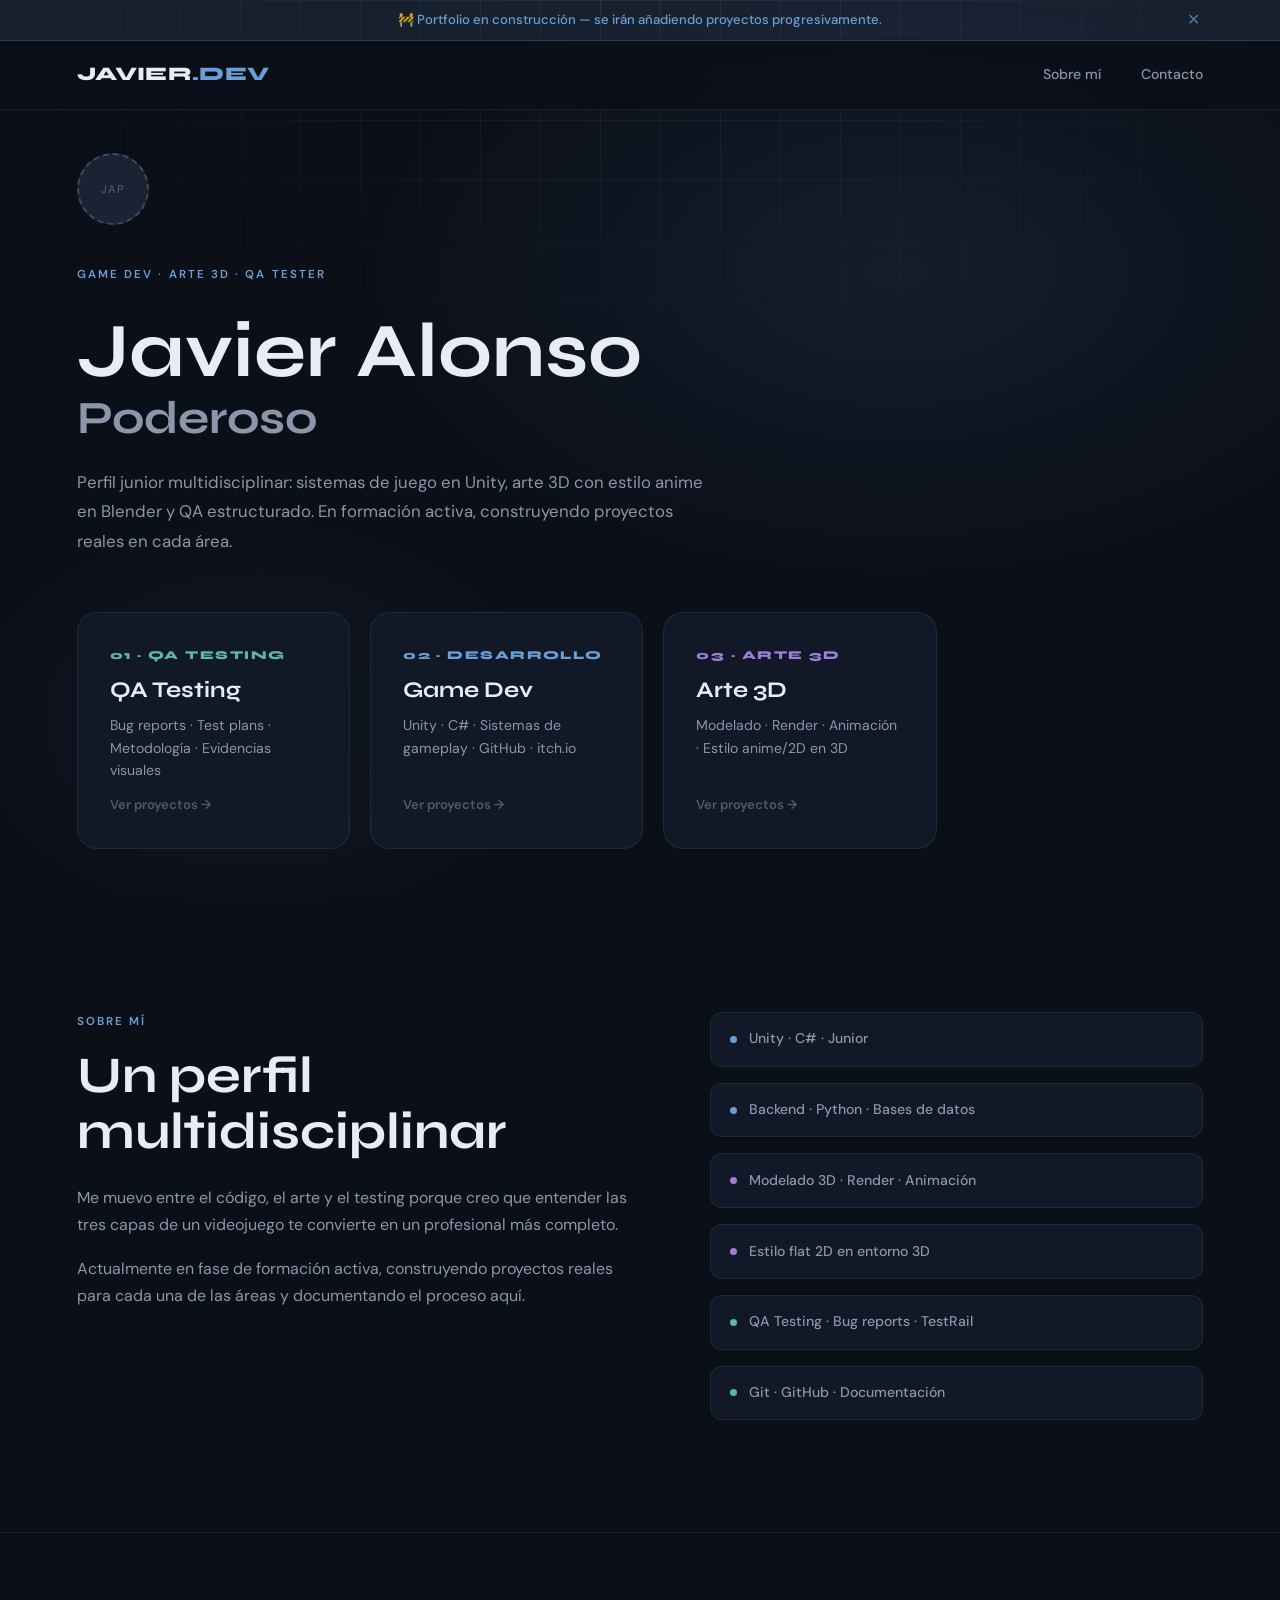
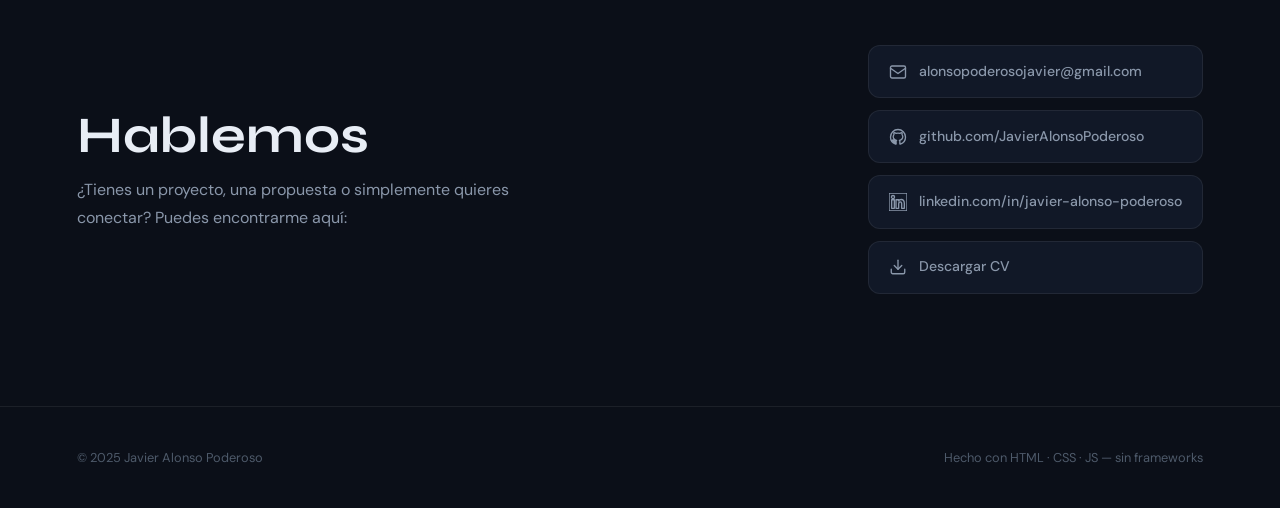
==== index.html @ 588ebe08 "linkedin link arreglado" ====
<!DOCTYPE html>
<html lang="es">
<head>
  <meta charset="UTF-8">
  <meta name="viewport" content="width=device-width, initial-scale=1.0">
  <title>Javier Alonso — Game Dev · Arte 3D · QA</title>
  <link rel="stylesheet" href="css/main.css">
  <!-- Fuentes: Syne (headings) + DM Sans (body) — Open Font License -->
  <link rel="preconnect" href="https://fonts.googleapis.com">
  <link rel="preconnect" href="https://fonts.gstatic.com" crossorigin>
  <link href="https://fonts.googleapis.com/css2?family=Syne:wght@700;800&family=DM+Sans:ital,opsz,wght@0,9..40,300;0,9..40,400;0,9..40,500;0,9..40,600;1,9..40,300&display=swap" rel="stylesheet">
</head>
<body class="home-page">

  <!-- ══════════════════════════════════════════════════════
       BANNER DE ANUNCIO
       Cambia el texto aquí para comunicados.
       Para ocultarlo añade: style="display:none"
       ══════════════════════════════════════════════════════ -->
  <div class="site-banner" id="site-banner">
    <span>🚧 Portfolio en construcción — se irán añadiendo proyectos progresivamente.</span>
    <button class="site-banner-close" aria-label="Cerrar aviso">✕</button>
  </div>

  <!-- ══════════════════════════════════════════════════════
       NAVBAR
       ══════════════════════════════════════════════════════ -->
  <nav class="navbar">
    <span class="navbar-logo">JAVIER<span>.DEV</span></span>

    <ul class="navbar-links">
      <li><a href="#about">Sobre mí</a></li>
      <li><a href="#contact">Contacto</a></li>
    </ul>
  </nav>

  <!-- ══════════════════════════════════════════════════════
       HERO
       ══════════════════════════════════════════════════════ -->
  <header class="hero page-offset">

    <div class="hero-content">

      <!-- Avatar / logo placeholder -->
      <div class="hero-avatar" aria-label="Logo placeholder">
        JAP
      </div>

      <p class="label hero-label">GAME DEV · ARTE 3D · QA TESTER</p>

      <h1 class="hero-title">
        <span class="name-main">Javier Alonso</span>
        <span class="name-sub">Poderoso</span>
      </h1>

      <p class="hero-tagline">
        Perfil junior multidisciplinar: sistemas de juego en Unity, 
        arte 3D con estilo anime en Blender y QA estructurado. 
        En formación activa, construyendo proyectos reales en cada área.
      </p>

      <!-- Tarjetas de modo — las tres puertas del portfolio -->
      <div class="mode-grid">

        <a href="qa.html" class="mode-card qa">
          <span class="mode-card-number">01 · QA TESTING</span>
          <h3>QA Testing</h3>
          <p>Bug reports · Test plans · Metodología · Evidencias visuales</p>
          <span class="mode-card-arrow">Ver proyectos →</span>
        </a>

        <a href="dev.html" class="mode-card dev">
          <span class="mode-card-number">02 · DESARROLLO</span>
          <h3>Game Dev</h3>
          <p>Unity · C# · Sistemas de gameplay · GitHub · itch.io</p>
          <span class="mode-card-arrow">Ver proyectos →</span>
        </a>

        <a href="art3d.html" class="mode-card art">
          <span class="mode-card-number">03 · ARTE 3D</span>
          <h3>Arte 3D</h3>
          <p>Modelado · Render · Animación · Estilo anime/2D en 3D</p>
          <span class="mode-card-arrow">Ver proyectos →</span>
        </a>

      </div>
    </div>
  </header>

  <!-- ══════════════════════════════════════════════════════
       SOBRE MÍ
       ══════════════════════════════════════════════════════ -->
  <section id="about" class="about-section">

    <div class="about-text">
      <p class="label section-label">SOBRE MÍ</p>
      <h2>Un perfil<br>multidisciplinar</h2>
      <p>
        Me muevo entre el código, el arte y el testing porque creo que entender
        las tres capas de un videojuego te convierte en un profesional más completo.
      </p>
      <p>
        Actualmente en fase de formación activa, construyendo proyectos reales
        para cada una de las áreas y documentando el proceso aquí.
      </p>
    </div>

    <div class="about-skills">
      <!-- Añade o quita pills según tus skills reales -->

      <div class="skill-pill">
        <span class="skill-pill-dot" style="background:var(--dev-accent)"></span>
        Unity · C# · Junior
      </div>
      <div class="skill-pill">
        <span class="skill-pill-dot" style="background:var(--dev-accent)"></span>
        Backend · Python · Bases de datos
      </div>
      <div class="skill-pill">
        <span class="skill-pill-dot" style="background:var(--art-accent)"></span>
        Modelado 3D · Render · Animación
      </div>
      <div class="skill-pill">
        <span class="skill-pill-dot" style="background:var(--art-accent)"></span>
        Estilo flat 2D en entorno 3D
      </div>
      <div class="skill-pill">
        <span class="skill-pill-dot" style="background:var(--qa-accent)"></span>
        QA Testing · Bug reports · TestRail
      </div>
      <div class="skill-pill">
        <span class="skill-pill-dot" style="background:var(--qa-accent)"></span>
        Git · GitHub · Documentación
      </div>

    </div>

  </section>

  <!-- ══════════════════════════════════════════════════════
       CONTACTO
       ══════════════════════════════════════════════════════ -->
  <section id="contact" class="contact-section">

    <div class="contact-text">
      <h2>Hablemos</h2>
      <p>
        ¿Tienes un proyecto, una propuesta o simplemente quieres conectar?
        Puedes encontrarme aquí:
      </p>
    </div>

    <div class="contact-links">

      <!-- EMAIL — sustituye el placeholder cuando tengas correo -->
      <a class="contact-link" href="mailto:alonsopoderosojavier@gmail.com">
        <svg viewBox="0 0 24 24"><rect x="2" y="4" width="20" height="16" rx="2"/><path d="m2 7 10 7 10-7"/></svg>
        alonsopoderosojavier@gmail.com</span>
      </a>

      <!-- GITHUB — sustituye "#" por tu URL -->
      <a class="contact-link" href="https://github.com/JavierAlonsoPoderoso" target="_blank" rel="noopener">
        <svg viewBox="0 0 24 24" fill="currentColor" stroke="none"><path d="M12 2C6.477 2 2 6.484 2 12.017c0 4.425 2.865 8.18 6.839 9.504.5.092.682-.217.682-.483 0-.237-.008-.868-.013-1.703-2.782.605-3.369-1.343-3.369-1.343-.454-1.158-1.11-1.466-1.11-1.466-.908-.62.069-.608.069-.608 1.003.07 1.531 1.032 1.531 1.032.892 1.53 2.341 1.088 2.91.832.092-.647.35-1.088.636-1.338-2.22-.253-4.555-1.113-4.555-4.951 0-1.093.39-1.988 1.029-2.688-.103-.253-.446-1.272.098-2.65 0 0 .84-.27 2.75 1.026A9.564 9.564 0 0112 6.844a9.59 9.59 0 012.504.337c1.909-1.296 2.747-1.027 2.747-1.027.546 1.379.202 2.398.1 2.651.64.7 1.028 1.595 1.028 2.688 0 3.848-2.339 4.695-4.566 4.943.359.309.678.92.678 1.855 0 1.338-.012 2.419-.012 2.747 0 .268.18.58.688.482A10.019 10.019 0 0022 12.017C22 6.484 17.522 2 12 2z"/></svg>
        github.com/JavierAlonsoPoderoso</span>
      </a>

      <!-- LINKEDIN — sustituye "#" por tu URL -->
      <a class="contact-link" href="https://www.linkedin.com/in/javier-alonso-poderoso/" target="_blank" rel="noopener">
        <svg viewBox="0 0 24 24" fill="currentColor" stroke="none"><path d="M20.447 20.452h-3.554v-5.569c0-1.328-.027-3.037-1.852-3.037-1.853 0-2.136 1.445-2.136 2.939v5.667H9.351V9h3.414v1.561h.046c.477-.9 1.637-1.85 3.37-1.85 3.601 0 4.267 2.37 4.267 5.455v6.286zM5.337 7.433a2.062 2.062 0 01-2.063-2.065 2.064 2.064 0 112.063 2.065zm1.782 13.019H3.555V9h3.564v11.452zM22.225 0H1.771C.792 0 0 .774 0 1.729v20.542C0 23.227.792 24 1.771 24h20.451C23.2 24 24 23.227 24 22.271V1.729C24 .774 23.2 0 22.222 0h.003z"/></svg>
        linkedin.com/in/javier-alonso-poderoso</span>
      </a>

      <a class="contact-link" href="assets/cv-javier-alonso.pdf" download>
        <svg viewBox="0 0 24 24" fill="none" stroke="currentColor" 
            stroke-width="2" stroke-linecap="round" stroke-linejoin="round">
          <path d="M21 15v4a2 2 0 01-2 2H5a2 2 0 01-2-2v-4"/>
          <polyline points="7 10 12 15 17 10"/>
          <line x1="12" y1="15" x2="12" y2="3"/>
        </svg>
        Descargar CV
      </a>
    </div>

  </section>

  <!-- ══════════════════════════════════════════════════════
       FOOTER
       ══════════════════════════════════════════════════════ -->
  <footer class="site-footer">
    <span>© 2025 Javier Alonso Poderoso</span>
    <span>Hecho con HTML · CSS · JS — sin frameworks</span>
  </footer>

  <script src="js/main.js"></script>

</body>
</html>
---- css/main.css ----
/* ============================================================
   PORTFOLIO - JAVIER ALONSO
   style.css — Estilos globales + variables + componentes
   ============================================================
   Fuentes usadas:
   - "Syne" (display/headings) — Google Fonts — Open Font License
   - "DM Sans" (body) — Google Fonts — Open Font License
   ============================================================ */

/* ── 1. IMPORTAR FUENTES ─────────────────────────────────── */
@import url('https://fonts.googleapis.com/css2?family=Syne:wght@700;800&family=DM+Sans:ital,wght@0,300;0,400;0,500;0,600;1,300&display=swap');

/* ── 2. VARIABLES GLOBALES ───────────────────────────────── */
/*
  Cambia aquí los colores para actualizar toda la web de golpe.
  Paleta: azul grisáceo frío, con tres variantes de fondo oscuro.
  Cada sección tiene su propio color de acento definido abajo.
*/
:root {
  /* Fondos */
  --bg-base:        #0b0f18;   /* fondo principal (casi negro azulado) */
  --bg-surface:     #111827;   /* tarjetas / superficies */
  --bg-overlay:     #1a2233;   /* hover / overlay suave */

  /* Borde */
  --border:         rgba(255, 255, 255, 0.07);
  --border-hover:   rgba(255, 255, 255, 0.18);

  /* Texto */
  --text-primary:   #e8edf5;
  --text-secondary: #8a97aa;
  --text-muted:     #4e5a6a;

  /* Acento global (azul grisáceo) */
  --accent:         #6b9fd4;
  --accent-dim:     rgba(107, 159, 212, 0.12);
  --accent-glow:    rgba(107, 159, 212, 0.25);

  /* Acentos por sección — cámbialos sin tocar nada más */
  --qa-accent:      #5db8a0;   /* teal verdoso */
  --dev-accent:     #6b9fd4;   /* azul grisáceo */
  --art-accent:     #a07dd6;   /* violeta suave */

  /* Tipografía */
  --font-display:   'Syne', sans-serif;
  --font-body:      'DM Sans', sans-serif;

  /* Espaciado */
  --section-pad:    7rem 6%;
  --card-radius:    20px;
  --card-pad:       2rem;

  /* Transición base */
  --transition:     0.3s cubic-bezier(0.4, 0, 0.2, 1);
}

/* ── 3. RESET Y BASE ──────────────────────────────────────── */
*, *::before, *::after {
  box-sizing: border-box;
  margin: 0;
  padding: 0;
}

html {
  scroll-behavior: smooth;
}

body {
  background-color: var(--bg-base);
  color: var(--text-primary);
  font-family: var(--font-body);
  font-size: 1rem;
  line-height: 1.7;
  -webkit-font-smoothing: antialiased;
}

img, video {
  max-width: 100%;
  display: block;
}

a {
  color: inherit;
  text-decoration: none;
}

ul { list-style: none; }

/* ── 4. TIPOGRAFÍA ───────────────────────────────────────── */
h1, h2, h3, h4 {
  font-family: var(--font-display);
  line-height: 1.1;
  color: var(--text-primary);
}

h1 { font-size: clamp(2.8rem, 6vw, 5rem); }
h2 { font-size: clamp(2rem, 4vw, 3.2rem); }
h3 { font-size: clamp(1.2rem, 2vw, 1.6rem); }

p { color: var(--text-secondary); }

/* Etiqueta de categoría (ej: "MODE 01 · QA TESTING") */
.label {
  font-family: var(--font-body);
  font-size: 0.72rem;
  font-weight: 600;
  letter-spacing: 0.18em;
  text-transform: uppercase;
  color: var(--accent);
}

/* ── 5. NAVBAR ───────────────────────────────────────────── */
/*
  Navbar fija, transparente con blur.
  Aparece en todas las páginas igual.
*/
.navbar {
  position: fixed;
  top: 0;
  left: 0;
  right: 0;
  z-index: 100;

  display: flex;
  align-items: center;
  justify-content: space-between;
  padding: 1.2rem 6%;

  background: rgba(11, 15, 24, 0.75);
  backdrop-filter: blur(14px);
  -webkit-backdrop-filter: blur(14px);
  border-bottom: 1px solid var(--border);
}

.navbar-logo {
  font-family: var(--font-display);
  font-size: 1.2rem;
  font-weight: 800;
  color: var(--text-primary);
  letter-spacing: 0.02em;
}

.navbar-logo span {
  color: var(--accent);
}

/* Links del nav */
.navbar-links {
  display: flex;
  align-items: center;
  gap: 2.5rem;
}

.navbar-links a {
  font-size: 0.88rem;
  font-weight: 500;
  color: var(--text-secondary);
  transition: color var(--transition);
}

.navbar-links a:hover,
.navbar-links a.active {
  color: var(--text-primary);
}

/* Botón "volver al inicio" en sub-páginas */
.navbar-back {
  display: flex;
  align-items: center;
  gap: 0.5rem;
  font-size: 0.85rem;
  font-weight: 500;
  color: var(--text-secondary);
  transition: color var(--transition);
}

.navbar-back:hover { color: var(--text-primary); }

.navbar-back svg {
  width: 16px;
  height: 16px;
  stroke: currentColor;
  fill: none;
  stroke-width: 2;
  stroke-linecap: round;
  stroke-linejoin: round;
}

/* ── 6. BANNER DE ANUNCIO ────────────────────────────────── */
/*
  Barra fina encima del navbar en la home para comunicados.
  Añade texto en index.html dentro de .site-banner.
  Si no hay nada que comunicar, añade hidden a la clase.
*/
.site-banner {
  position: fixed;
  top: 0;
  left: 0;
  right: 0;
  z-index: 101;

  background: var(--accent-dim);
  border-bottom: 1px solid var(--accent-glow);

  display: flex;
  align-items: center;
  justify-content: center;
  gap: 1rem;
  padding: 0.55rem 6%;

  font-size: 0.82rem;
  font-weight: 500;
  color: var(--accent);
  text-align: center;
}

.site-banner a {
  text-decoration: underline;
  text-underline-offset: 3px;
  opacity: 0.85;
  transition: opacity var(--transition);
}

.site-banner a:hover { opacity: 1; }

/* Botón para cerrar el banner */
.site-banner-close {
  position: absolute;
  right: 6%;
  background: none;
  border: none;
  cursor: pointer;
  color: var(--accent);
  font-size: 1rem;
  line-height: 1;
  padding: 0.2rem;
  opacity: 0.7;
  transition: opacity var(--transition);
}

.site-banner-close:hover { opacity: 1; }

/* Cuando hay banner, el navbar baja */
body.has-banner .navbar {
  top: 2.4rem;
}

body.has-banner .page-offset {
  padding-top: calc(4rem + 2.4rem);
}

/* ── 7. HERO (HOME) ──────────────────────────────────────── */
.hero {
  min-height: 100vh;
  padding: 0 6%;
  padding-top: 8rem;

  display: flex;
  flex-direction: column;
  justify-content: center;

  /* Fondo con gradiente radial sutil */
  background:
    radial-gradient(ellipse 60% 50% at 70% 30%, rgba(107,159,212,0.10) 0%, transparent 70%),
    radial-gradient(ellipse 40% 40% at 20% 80%, rgba(107,159,212,0.05) 0%, transparent 60%),
    var(--bg-base);

  position: relative;
  overflow: hidden;
}

/* Grid decorativo de fondo */
.hero::before {
  content: '';
  position: absolute;
  inset: 0;
  background-image:
    linear-gradient(var(--border) 1px, transparent 1px),
    linear-gradient(90deg, var(--border) 1px, transparent 1px);
  background-size: 60px 60px;
  mask-image: radial-gradient(ellipse 80% 60% at 50% 0%, black 0%, transparent 70%);
  pointer-events: none;
}

.hero-content {
  max-width: 860px;
  position: relative;
  z-index: 1;
}

.hero-label {
  margin-bottom: 1.5rem;
}

.hero-title {
  margin-bottom: 1.5rem;
  /* El nombre en dos líneas: nombre grande, apellido más pequeño */
}

.hero-title .name-main {
  display: block;
}

.hero-title .name-sub {
  display: block;
  color: var(--text-secondary);
  font-size: 0.6em;
  font-weight: 700;
}

.hero-tagline {
  max-width: 640px;
  font-size: 1.05rem;
  line-height: 1.75;
  color: var(--text-secondary);
  margin-bottom: 3.5rem;
}

/* Placeholder del avatar/logo */
.hero-avatar {
  width: 72px;
  height: 72px;
  border-radius: 50%;
  background: var(--bg-overlay);
  border: 2px dashed var(--border-hover);

  display: flex;
  align-items: center;
  justify-content: center;
  color: var(--text-muted);
  font-size: 0.7rem;
  font-weight: 500;
  letter-spacing: 0.05em;
  text-align: center;

  margin-bottom: 2.5rem;
}

/* ── 8. TARJETAS DE MODO (HOME) ──────────────────────────── */
/*
  Las tres tarjetas principales de la home:
  QA / Dev / Arte 3D
  Flex row en desktop, column en mobile.
*/
.mode-grid {
  display: flex;
  flex-wrap: wrap;
  gap: 1.25rem;
}

.mode-card {
  flex: 1 1 260px;
  display: flex;
  flex-direction: column;
  gap: 0.75rem;
  padding: var(--card-pad);
  border-radius: var(--card-radius);

  border: 1px solid var(--border);
  background: var(--bg-surface);

  transition: transform var(--transition), border-color var(--transition), background var(--transition);
  cursor: pointer;
}

.mode-card:hover {
  transform: translateY(-6px);
  background: var(--bg-overlay);
}

/* Color de borde por sección */
.mode-card.qa:hover   { border-color: var(--qa-accent); }
.mode-card.dev:hover  { border-color: var(--dev-accent); }
.mode-card.art:hover  { border-color: var(--art-accent); }

.mode-card-number {
  font-family: var(--font-display);
  font-size: 0.75rem;
  font-weight: 800;
  letter-spacing: 0.12em;
  color: var(--text-muted);
}

.mode-card.qa  .mode-card-number { color: var(--qa-accent); }
.mode-card.dev .mode-card-number { color: var(--dev-accent); }
.mode-card.art .mode-card-number { color: var(--art-accent); }

.mode-card h3 {
  font-size: 1.4rem;
  color: var(--text-primary);
}

.mode-card p {
  font-size: 0.88rem;
  color: var(--text-secondary);
  line-height: 1.6;
}

.mode-card-arrow {
  margin-top: auto;
  font-size: 0.82rem;
  font-weight: 600;
  display: flex;
  align-items: center;
  gap: 0.4rem;
  color: var(--text-muted);
  transition: color var(--transition), gap var(--transition);
}

.mode-card:hover .mode-card-arrow { gap: 0.7rem; color: var(--text-primary); }

/* ── 9. SECCIÓN SOBRE MÍ (HOME) ─────────────────────────── */
.about-section {
  padding: var(--section-pad);
  display: flex;
  gap: 5rem;
  align-items: flex-start;
}

.about-text {
  flex: 1 1 340px;
}

.about-text .section-label {
  margin-bottom: 1rem;
}

.about-text h2 {
  margin-bottom: 1.5rem;
}

.about-text p {
  margin-bottom: 1rem;
}

.about-skills {
  flex: 1 1 280px;
  display: flex;
  flex-direction: column;
  gap: 1rem;
}

/* Chip de skill */
.skill-pill {
  display: flex;
  align-items: center;
  gap: 0.75rem;
  padding: 0.9rem 1.2rem;
  border-radius: 12px;
  border: 1px solid var(--border);
  background: var(--bg-surface);

  font-size: 0.88rem;
  font-weight: 500;
  color: var(--text-secondary);
  transition: border-color var(--transition), color var(--transition);
}

.skill-pill:hover {
  border-color: var(--border-hover);
  color: var(--text-primary);
}

.skill-pill-dot {
  width: 7px;
  height: 7px;
  border-radius: 50%;
  flex-shrink: 0;
}

/* ── 10. CONTACTO (HOME) ────────────────────────────────── */
.contact-section {
  padding: var(--section-pad);
  border-top: 1px solid var(--border);

  display: flex;
  flex-wrap: wrap;
  align-items: center;
  justify-content: space-between;
  gap: 3rem;
}

.contact-text h2 { margin-bottom: 0.75rem; }
.contact-text p { max-width: 480px; }

.contact-links {
  display: flex;
  flex-direction: column;
  gap: 0.75rem;
}

/* Enlace de contacto (email, GitHub, etc.) */
.contact-link {
  display: flex;
  align-items: center;
  gap: 0.75rem;
  padding: 0.85rem 1.25rem;
  border-radius: 12px;
  border: 1px solid var(--border);
  background: var(--bg-surface);

  font-size: 0.88rem;
  font-weight: 500;
  color: var(--text-secondary);
  transition: border-color var(--transition), color var(--transition), background var(--transition);
}

.contact-link:hover {
  border-color: var(--border-hover);
  background: var(--bg-overlay);
  color: var(--text-primary);
}

.contact-link svg {
  width: 18px;
  height: 18px;
  stroke: currentColor;
  fill: none;
  stroke-width: 1.8;
  stroke-linecap: round;
  stroke-linejoin: round;
  flex-shrink: 0;
}

.contact-link-placeholder {
  font-style: italic;
  opacity: 0.5;
  font-size: 0.8rem;
}

/* ── 11. FOOTER ─────────────────────────────────────────── */
.site-footer {
  padding: 2.5rem 6%;
  border-top: 1px solid var(--border);

  display: flex;
  flex-wrap: wrap;
  align-items: center;
  justify-content: space-between;
  gap: 1rem;

  font-size: 0.8rem;
  color: var(--text-muted);
}

/* ── 12. HERO DE SUB-PÁGINAS ────────────────────────────── */
/*
  Cabecera de QA, Dev y Art3D.
  Color de acento cambia por página via clase --page-accent.
*/
.sub-hero {
  min-height: 55vh;
  padding: 0 6%;
  padding-top: 9rem;
  padding-bottom: 4rem;

  display: flex;
  flex-direction: column;
  justify-content: flex-end;

  position: relative;
  overflow: hidden;

  border-bottom: 1px solid var(--border);
}

/* Gradiente de fondo por sección */
.sub-hero.qa-hero {
  background:
    radial-gradient(ellipse 50% 60% at 80% 20%, rgba(93,184,160,0.12) 0%, transparent 65%),
    var(--bg-base);
}

.sub-hero.dev-hero {
  background:
    radial-gradient(ellipse 50% 60% at 80% 20%, rgba(107,159,212,0.12) 0%, transparent 65%),
    var(--bg-base);
}

.sub-hero.art-hero {
  background:
    radial-gradient(ellipse 50% 60% at 80% 20%, rgba(160,125,214,0.12) 0%, transparent 65%),
    var(--bg-base);
}

.sub-hero-mode {
  font-family: var(--font-body);
  font-size: 0.72rem;
  font-weight: 600;
  letter-spacing: 0.2em;
  text-transform: uppercase;
  margin-bottom: 1rem;
}

.sub-hero-mode.qa  { color: var(--qa-accent); }
.sub-hero-mode.dev { color: var(--dev-accent); }
.sub-hero-mode.art { color: var(--art-accent); }

.sub-hero h1 {
  margin-bottom: 1rem;
}

.sub-hero-desc {
  max-width: 620px;
  font-size: 1rem;
  color: var(--text-secondary);
}

/* ── 13. FLYOUT / PANEL LATERAL (SUB-PÁGINAS) ───────────── */
/*
  Panel que aparece desde la derecha al hacer clic en un proyecto.
  Se abre añadiendo la clase "open" al .flyout-overlay.
  Cada sub-página tiene el mismo componente; el contenido
  se inyecta via JS (ver main.js).
*/
.flyout-overlay {
  position: fixed;
  inset: 0;
  z-index: 200;
  background: rgba(0, 0, 0, 0.6);
  backdrop-filter: blur(4px);

  opacity: 0;
  visibility: hidden;
  transition: opacity var(--transition), visibility var(--transition);
}

.flyout-overlay.open {
  opacity: 1;
  visibility: visible;
}

.flyout-panel {
  position: fixed;
  top: 0;
  right: 0;
  bottom: 0;
  width: min(520px, 95vw);
  z-index: 201;

  background: var(--bg-surface);
  border-left: 1px solid var(--border);
  overflow-y: auto;
  padding: 3rem 2.5rem;

  transform: translateX(100%);
  transition: transform var(--transition);
}

.flyout-overlay.open .flyout-panel {
  transform: translateX(0);
}

.flyout-close {
  position: absolute;
  top: 1.5rem;
  right: 1.5rem;
  background: none;
  border: none;
  cursor: pointer;
  color: var(--text-muted);
  font-size: 1.5rem;
  line-height: 1;
  padding: 0.4rem;
  transition: color var(--transition);
}

.flyout-close:hover { color: var(--text-primary); }

.flyout-label {
  margin-bottom: 0.75rem;
}

.flyout-title {
  font-size: 1.8rem;
  margin-bottom: 1rem;
}

.flyout-desc {
  margin-bottom: 2rem;
  line-height: 1.75;
}

/* Separador dentro del flyout */
.flyout-divider {
  height: 1px;
  background: var(--border);
  margin: 1.5rem 0;
}

.flyout-meta-label {
  font-size: 0.72rem;
  font-weight: 600;
  letter-spacing: 0.14em;
  text-transform: uppercase;
  color: var(--text-muted);
  margin-bottom: 0.6rem;
}

/* Tags de tecnología en el flyout */
.flyout-tags {
  display: flex;
  flex-wrap: wrap;
  gap: 0.5rem;
  margin-bottom: 1.5rem;
}

.tag-chip {
  padding: 0.3rem 0.75rem;
  border-radius: 999px;
  border: 1px solid var(--border);
  font-size: 0.78rem;
  font-weight: 500;
  color: var(--text-secondary);
}

/* Botones de enlace en el flyout */
.flyout-links {
  display: flex;
  flex-direction: column;
  gap: 0.75rem;
  margin-top: 1.5rem;
}

.flyout-link-btn {
  display: flex;
  align-items: center;
  gap: 0.75rem;
  padding: 0.9rem 1.2rem;
  border-radius: 12px;
  border: 1px solid var(--border);
  background: var(--bg-overlay);

  font-size: 0.88rem;
  font-weight: 500;
  color: var(--text-secondary);
  transition: border-color var(--transition), color var(--transition);
}

.flyout-link-btn:hover {
  border-color: var(--border-hover);
  color: var(--text-primary);
}

/* ── 14. TARJETAS DE PROYECTO ────────────────────────────── */
/*
  Usadas en QA, Dev y Arte 3D.
  Al hacer clic abren el flyout.
*/
.projects-section {
  padding: var(--section-pad);
}

.projects-section-header {
  display: flex;
  align-items: flex-end;
  justify-content: space-between;
  flex-wrap: wrap;
  gap: 1rem;
  margin-bottom: 3rem;
}

.projects-section-header h2 { margin: 0; }

/* Grid de tarjetas: 2 columnas en desktop */
.projects-grid {
  display: grid;
  grid-template-columns: repeat(auto-fill, minmax(320px, 1fr));
  gap: 1.5rem;
}

.project-card {
  display: flex;
  flex-direction: column;
  gap: 1.2rem;
  padding: var(--card-pad);
  border-radius: var(--card-radius);
  border: 1px solid var(--border);
  background: var(--bg-surface);

  cursor: pointer;
  transition: transform var(--transition), border-color var(--transition), background var(--transition);
}

.project-card:hover {
  transform: translateY(-4px);
  background: var(--bg-overlay);
  border-color: var(--border-hover);
}

/* Imagen / preview del proyecto */
.project-card-thumb {
  width: 100%;
  aspect-ratio: 16 / 9;
  border-radius: 12px;
  overflow: hidden;
  background: var(--bg-overlay);

  display: flex;
  align-items: center;
  justify-content: center;
  color: var(--text-muted);
  font-size: 0.75rem;
  font-weight: 500;
  letter-spacing: 0.05em;
  text-transform: uppercase;

  /* Placeholder decorativo */
  border: 1px dashed var(--border-hover);
}

/* Imagen real cuando se añada */
.project-card-thumb img,
.project-card-thumb video,
.project-card-thumb .project-gif {
  width: 100%;
  height: 100%;
  object-fit: cover;
}

.project-card-type {
  font-size: 0.72rem;
  font-weight: 600;
  letter-spacing: 0.16em;
  text-transform: uppercase;
}

/* Color del tipo por sección */
.qa-page  .project-card-type { color: var(--qa-accent); }
.dev-page .project-card-type { color: var(--dev-accent); }
.art-page .project-card-type { color: var(--art-accent); }

.project-card h3 {
  font-size: 1.15rem;
  color: var(--text-primary);
}

.project-card p {
  font-size: 0.88rem;
  color: var(--text-secondary);
  line-height: 1.65;
}

.project-card-footer {
  margin-top: auto;
  display: flex;
  align-items: center;
  justify-content: space-between;
  flex-wrap: wrap;
  gap: 0.5rem;
}

.project-card-tags {
  display: flex;
  gap: 0.4rem;
  flex-wrap: wrap;
}

.project-card-tags span {
  font-size: 0.75rem;
  color: var(--text-muted);
  border: 1px solid var(--border);
  border-radius: 999px;
  padding: 0.2rem 0.6rem;
}

/* ── 15. COMPONENTE: COMPARADOR DE IMAGEN (ANTES/DESPUÉS) ── */
/*
  Para Arte 3D: barra vertical deslizable que compara
  render vs. sin render (u otras dos imágenes).
  Estructura HTML:
    <div class="img-compare">
      <img class="img-compare-before" src="...">
      <img class="img-compare-after"  src="...">
      <div class="img-compare-slider"></div>
    </div>
  La lógica está en main.js (initImageCompare()).
*/
.img-compare {
  position: relative;
  overflow: hidden;
  border-radius: var(--card-radius);
  border: 1px solid var(--border);
  cursor: col-resize;
  user-select: none;

  width: 100%;
  aspect-ratio: 16 / 9;
}

.img-compare-before,
.img-compare-after {
  position: absolute;
  inset: 0;
  width: 100%;
  height: 100%;
  object-fit: cover;
}

.img-compare-after {
  clip-path: inset(0 50% 0 0); /* ajustado por JS */
}

.img-compare-slider {
  position: absolute;
  top: 0;
  bottom: 0;
  left: 50%;
  width: 3px;
  background: white;
  cursor: col-resize;
  transform: translateX(-50%);
  z-index: 10;
}

/* Handle circular del slider */
.img-compare-slider::after {
  content: '';
  position: absolute;
  top: 50%;
  left: 50%;
  transform: translate(-50%, -50%);
  width: 36px;
  height: 36px;
  border-radius: 50%;
  background: white;
  box-shadow: 0 2px 12px rgba(0,0,0,0.4);
}

/* ── 16. ESTADO VACÍO (PLACEHOLDER DE PROYECTO) ─────────── */
/*
  Tarjeta especial "Próximamente" para cuando no hay proyectos.
*/
.project-card-empty {
  border-style: dashed;
  opacity: 0.5;
  cursor: default;
  pointer-events: none;
}

.project-card-empty:hover {
  transform: none;
}

/* ── 17. RESPONSIVE ──────────────────────────────────────── */
@media (max-width: 900px) {
  :root {
    --section-pad: 5rem 5%;
  }

  .about-section {
    flex-direction: column;
    gap: 3rem;
  }

  .contact-section {
    flex-direction: column;
  }
}

@media (max-width: 600px) {
  .navbar-links { display: none; }   /* menú hamburguesa pendiente */
  .hero { padding-top: 7rem; }

  .projects-grid {
    grid-template-columns: 1fr;
  }

  .mode-grid { flex-direction: column; }

  .mode-card { flex: 1 1 100%; }
}
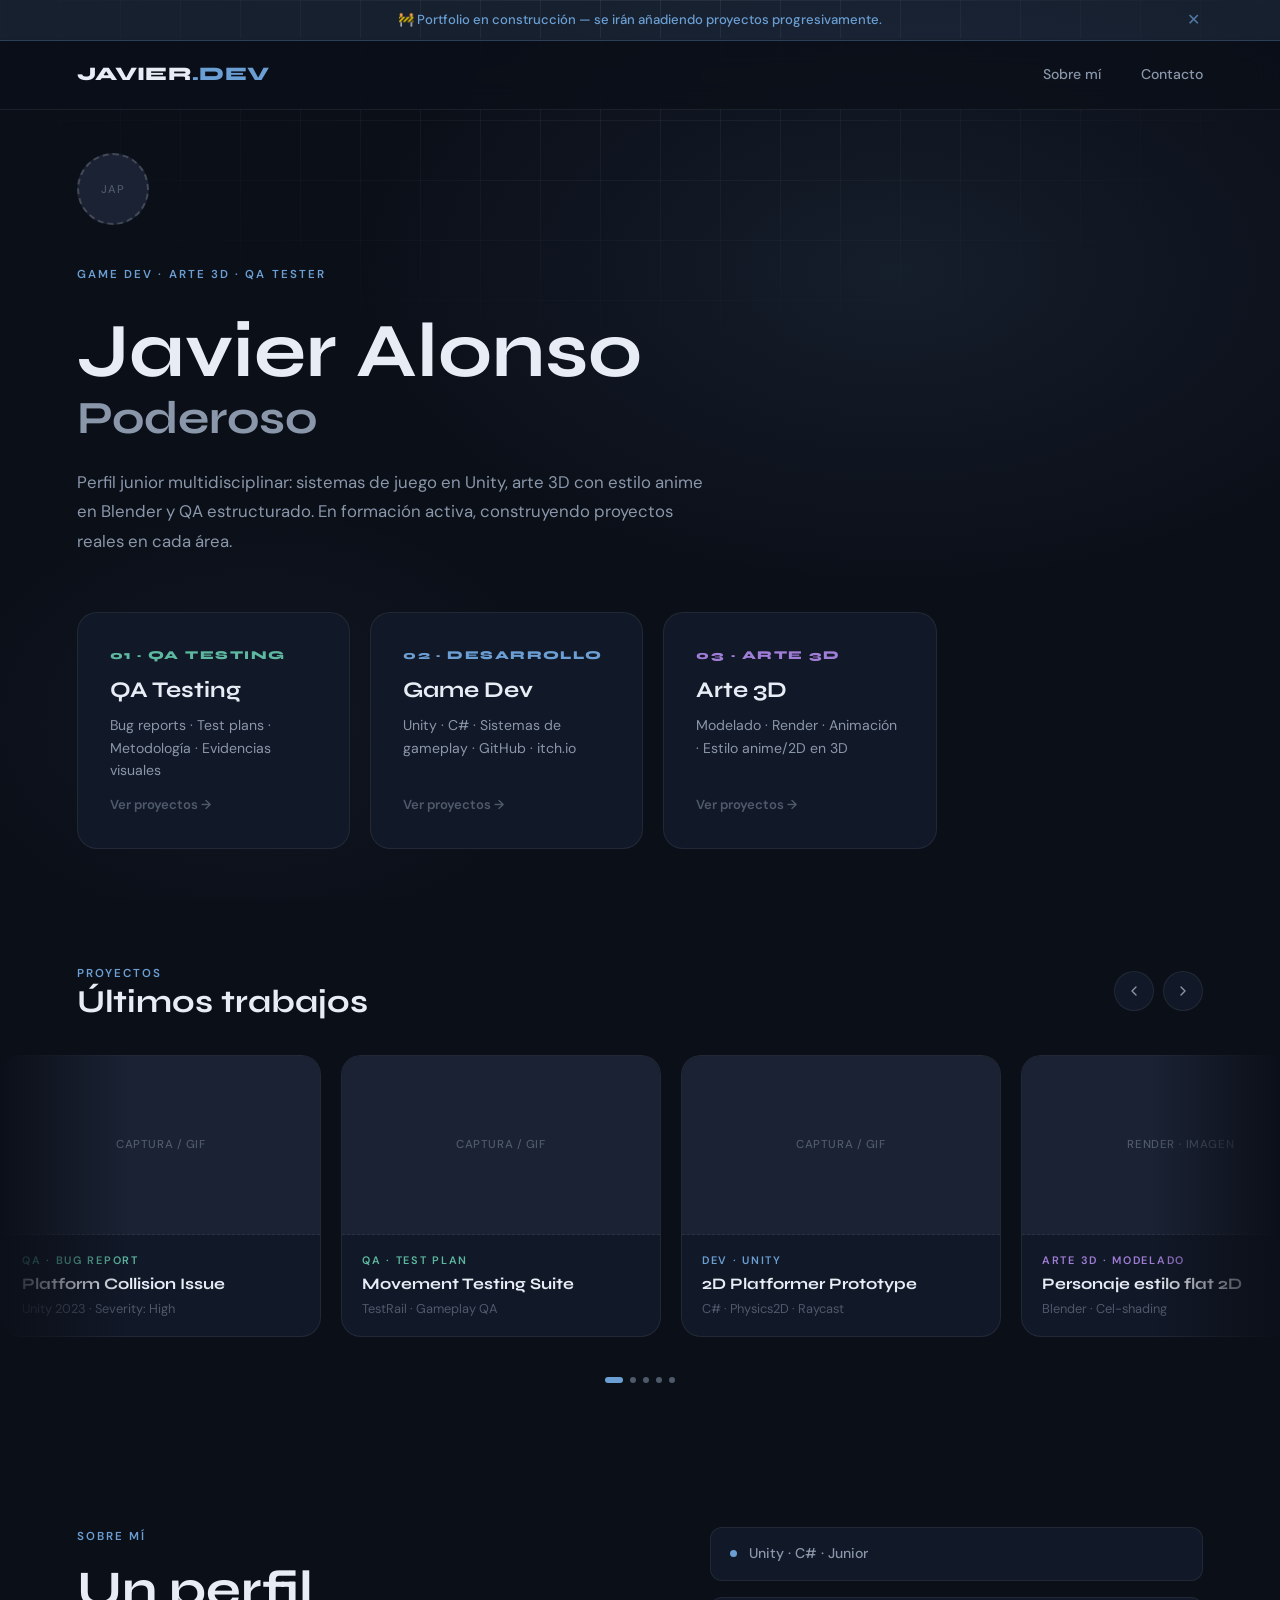
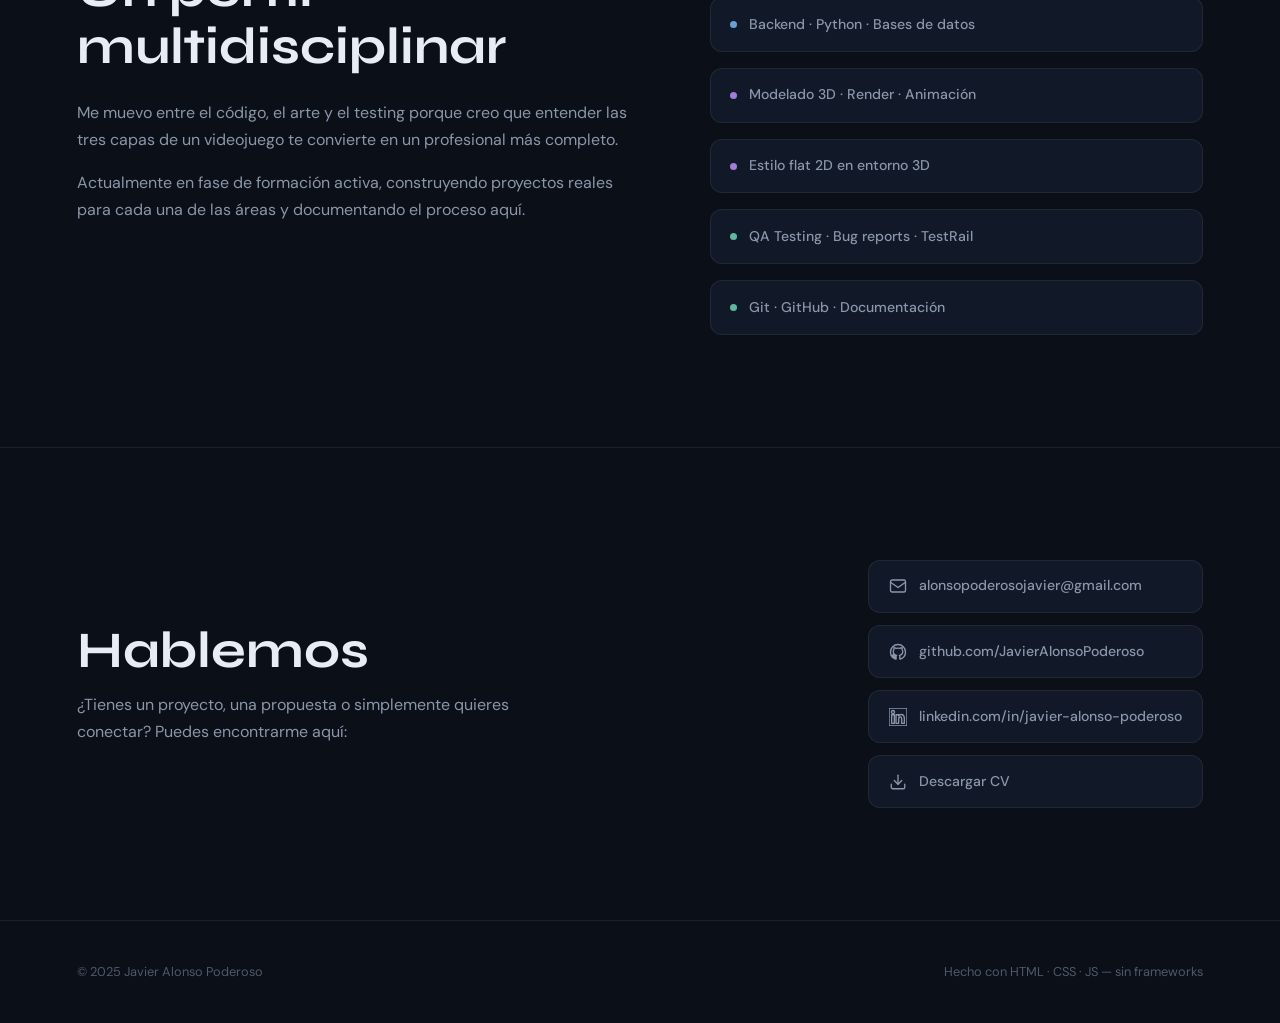
==== commit 1ea2ae6a: "carrusel de fotos" ====
--- a/index.html
+++ b/index.html
@@ -87,6 +87,113 @@
     </div>
   </header>
 
+  <!--
+  ══════════════════════════════════════════════════════════
+  CARRUSEL DE PROYECTOS
+  Pega este bloque en index.html, justo ANTES de la sección
+  id="about" (después del cierre </header> del hero).
+ 
+  Para añadir un slide: copia un .carousel-slide completo
+  y actualiza data-section, el tipo, título y subtítulo.
+  data-section: "qa" | "dev" | "art"
+ 
+  Para añadir imagen real:
+    Sustituye el div .carousel-slide-thumb por:
+    <div class="carousel-slide-thumb">
+      <img src="assets/images/tu-imagen.jpg" alt="Descripción">
+    </div>
+  ══════════════════════════════════════════════════════════
+-->
+ 
+<section class="carousel-section">
+ 
+  <div class="carousel-section-header">
+    <div>
+      <p class="label">PROYECTOS</p>
+      <h2>Últimos trabajos</h2>
+    </div>
+    <div class="carousel-controls">
+      <button class="carousel-btn" id="carousel-prev" aria-label="Anterior">
+        <svg viewBox="0 0 24 24"><polyline points="15 18 9 12 15 6"/></svg>
+      </button>
+      <button class="carousel-btn" id="carousel-next" aria-label="Siguiente">
+        <svg viewBox="0 0 24 24"><polyline points="9 18 15 12 9 6"/></svg>
+      </button>
+    </div>
+  </div>
+ 
+  <div class="carousel-track-wrapper">
+    <div class="carousel-track" id="carousel-track">
+ 
+      <!-- ── QA: Bug Report ─────────────────────────────── -->
+      <a href="qa.html" class="carousel-slide" data-section="qa">
+        <div class="carousel-slide-thumb">
+          <!-- <img src="assets/images/qa-001.png" alt="Platform Collision Bug"> -->
+          CAPTURA / GIF
+        </div>
+        <div class="carousel-slide-info">
+          <span class="carousel-slide-type">QA · Bug Report</span>
+          <span class="carousel-slide-title">Platform Collision Issue</span>
+          <span class="carousel-slide-sub">Unity 2023 · Severity: High</span>
+        </div>
+      </a>
+ 
+      <!-- ── QA: Test Plan ──────────────────────────────── -->
+      <a href="qa.html" class="carousel-slide" data-section="qa">
+        <div class="carousel-slide-thumb">
+          CAPTURA / GIF
+        </div>
+        <div class="carousel-slide-info">
+          <span class="carousel-slide-type">QA · Test Plan</span>
+          <span class="carousel-slide-title">Movement Testing Suite</span>
+          <span class="carousel-slide-sub">TestRail · Gameplay QA</span>
+        </div>
+      </a>
+ 
+      <!-- ── DEV: Platformer ────────────────────────────── -->
+      <a href="dev.html" class="carousel-slide" data-section="dev">
+        <div class="carousel-slide-thumb">
+          CAPTURA / GIF
+        </div>
+        <div class="carousel-slide-info">
+          <span class="carousel-slide-type">Dev · Unity</span>
+          <span class="carousel-slide-title">2D Platformer Prototype</span>
+          <span class="carousel-slide-sub">C# · Physics2D · Raycast</span>
+        </div>
+      </a>
+ 
+      <!-- ── ART: Personaje ─────────────────────────────── -->
+      <a href="art3d.html" class="carousel-slide" data-section="art">
+        <div class="carousel-slide-thumb">
+          RENDER · IMAGEN
+        </div>
+        <div class="carousel-slide-info">
+          <span class="carousel-slide-type">Arte 3D · Modelado</span>
+          <span class="carousel-slide-title">Personaje estilo flat 2D</span>
+          <span class="carousel-slide-sub">Blender · Cel-shading</span>
+        </div>
+      </a>
+ 
+      <!-- ── ART: Walk Cycle ────────────────────────────── -->
+      <a href="art3d.html" class="carousel-slide" data-section="art">
+        <div class="carousel-slide-thumb">
+          GIF · ANIMACIÓN
+        </div>
+        <div class="carousel-slide-info">
+          <span class="carousel-slide-type">Arte 3D · Animación</span>
+          <span class="carousel-slide-title">Walk Cycle</span>
+          <span class="carousel-slide-sub">Blender · 24fps · Loop</span>
+        </div>
+      </a>
+ 
+    </div>
+  </div>
+ 
+  <!-- Indicadores de puntos -->
+  <div class="carousel-dots" id="carousel-dots"></div>
+ 
+</section>
+
   <!-- ══════════════════════════════════════════════════════
        SOBRE MÍ
        ══════════════════════════════════════════════════════ -->
@@ -193,5 +300,57 @@
 
   <script src="js/main.js"></script>
 
+  <!--
+  ══════════════════════════════════════════════════════════
+  JS DEL CARRUSEL
+  Pega este bloque justo ANTES del </body> de index.html,
+  después del <script src="js/main.js"></script> existente.
+  ══════════════════════════════════════════════════════════
+-->
+<script>
+(function() {
+  const track   = document.getElementById('carousel-track');
+  const btnPrev = document.getElementById('carousel-prev');
+  const btnNext = document.getElementById('carousel-next');
+  const dotsEl  = document.getElementById('carousel-dots');
+ 
+  if (!track) return;
+ 
+  const slides     = Array.from(track.querySelectorAll('.carousel-slide'));
+  const slideWidth = () => slides[0].offsetWidth + 20; // 20 = gap
+ 
+  // ── Generar puntos ──────────────────────────────────────
+  slides.forEach((_, i) => {
+    const dot = document.createElement('button');
+    dot.className = 'carousel-dot' + (i === 0 ? ' active' : '');
+    dot.setAttribute('aria-label', `Ir al slide ${i + 1}`);
+    dot.addEventListener('click', () => scrollToSlide(i));
+    dotsEl.appendChild(dot);
+  });
+ 
+  function updateDots() {
+    const dots    = dotsEl.querySelectorAll('.carousel-dot');
+    const index   = Math.round(track.scrollLeft / slideWidth());
+    dots.forEach((d, i) => d.classList.toggle('active', i === index));
+  }
+ 
+  function scrollToSlide(index) {
+    track.scrollTo({ left: index * slideWidth(), behavior: 'smooth' });
+  }
+ 
+  // ── Flechas ─────────────────────────────────────────────
+  btnPrev.addEventListener('click', () => {
+    track.scrollBy({ left: -slideWidth(), behavior: 'smooth' });
+  });
+ 
+  btnNext.addEventListener('click', () => {
+    track.scrollBy({ left: slideWidth(), behavior: 'smooth' });
+  });
+ 
+  // ── Actualizar dots al hacer scroll ─────────────────────
+  track.addEventListener('scroll', updateDots, { passive: true });
+})();
+</script>
+
 </body>
 </html>
--- a/css/main.css
+++ b/css/main.css
@@ -969,4 +969,217 @@
   .mode-grid { flex-direction: column; }
 
   .mode-card { flex: 1 1 100%; }
+}
+
+/* ── 18. CARRUSEL DE PROYECTOS ───────────────────────────────
+   Franja horizontal con imágenes/capturas de proyectos.
+   Flechas < > para navegar. Degradado en los bordes.
+   Añadir justo antes del cierre de main.css.
+   ────────────────────────────────────────────────────────── */
+
+.carousel-section {
+  padding: 4rem 0 0;
+  position: relative;
+  overflow: hidden;
+}
+
+.carousel-section-header {
+  padding: 0 6%;
+  margin-bottom: 1.75rem;
+  display: flex;
+  align-items: center;
+  justify-content: space-between;
+  flex-wrap: wrap;
+  gap: 1rem;
+}
+
+.carousel-section-header h2 {
+  margin: 0;
+  font-size: clamp(1.4rem, 2.5vw, 2rem);
+}
+
+/* Botones de flecha */
+.carousel-controls {
+  display: flex;
+  gap: 0.6rem;
+}
+
+.carousel-btn {
+  width: 40px;
+  height: 40px;
+  border-radius: 50%;
+  border: 1px solid var(--border);
+  background: var(--bg-surface);
+  color: var(--text-secondary);
+  cursor: pointer;
+  display: flex;
+  align-items: center;
+  justify-content: center;
+  transition: border-color var(--transition), color var(--transition), background var(--transition);
+  flex-shrink: 0;
+}
+
+.carousel-btn:hover {
+  border-color: var(--border-hover);
+  background: var(--bg-overlay);
+  color: var(--text-primary);
+}
+
+.carousel-btn:disabled {
+  opacity: 0.3;
+  cursor: default;
+  pointer-events: none;
+}
+
+.carousel-btn svg {
+  width: 16px;
+  height: 16px;
+  stroke: currentColor;
+  fill: none;
+  stroke-width: 2;
+  stroke-linecap: round;
+  stroke-linejoin: round;
+}
+
+/* Track scrollable */
+.carousel-track-wrapper {
+  position: relative;
+}
+
+/* Degradados en los bordes izquierdo y derecho */
+.carousel-track-wrapper::before,
+.carousel-track-wrapper::after {
+  content: '';
+  position: absolute;
+  top: 0;
+  bottom: 0;
+  width: 10%;
+  z-index: 2;
+  pointer-events: none;
+}
+
+.carousel-track-wrapper::before {
+  left: 0;
+  background: linear-gradient(to right, var(--bg-base), transparent);
+}
+
+.carousel-track-wrapper::after {
+  right: 0;
+  background: linear-gradient(to left, var(--bg-base), transparent);
+}
+
+.carousel-track {
+  display: flex;
+  gap: 1.25rem;
+  overflow-x: auto;
+  scroll-behavior: smooth;
+  scroll-snap-type: x mandatory;
+  padding: 0.5rem 6% 1.5rem;
+
+  /* Ocultar scrollbar visualmente */
+  scrollbar-width: none;
+  -ms-overflow-style: none;
+}
+
+.carousel-track::-webkit-scrollbar {
+  display: none;
+}
+
+/* Cada slide */
+.carousel-slide {
+  flex: 0 0 320px;
+  scroll-snap-align: start;
+  border-radius: var(--card-radius);
+  overflow: hidden;
+  border: 1px solid var(--border);
+  background: var(--bg-surface);
+  cursor: pointer;
+  transition: transform var(--transition), border-color var(--transition);
+  position: relative;
+}
+
+.carousel-slide:hover {
+  transform: translateY(-4px);
+  border-color: var(--border-hover);
+}
+
+/* Imagen / placeholder del slide */
+.carousel-slide-thumb {
+  width: 100%;
+  aspect-ratio: 16 / 9;
+  background: var(--bg-overlay);
+  display: flex;
+  align-items: center;
+  justify-content: center;
+  color: var(--text-muted);
+  font-size: 0.72rem;
+  font-weight: 500;
+  letter-spacing: 0.05em;
+  text-transform: uppercase;
+  border-bottom: 1px dashed var(--border);
+}
+
+.carousel-slide-thumb img {
+  width: 100%;
+  height: 100%;
+  object-fit: cover;
+  display: block;
+}
+
+/* Info del slide */
+.carousel-slide-info {
+  padding: 1rem 1.25rem;
+  display: flex;
+  flex-direction: column;
+  gap: 0.3rem;
+}
+
+.carousel-slide-type {
+  font-size: 0.68rem;
+  font-weight: 600;
+  letter-spacing: 0.16em;
+  text-transform: uppercase;
+}
+
+/* Color por sección */
+.carousel-slide[data-section="qa"]  .carousel-slide-type { color: var(--qa-accent); }
+.carousel-slide[data-section="dev"] .carousel-slide-type { color: var(--dev-accent); }
+.carousel-slide[data-section="art"] .carousel-slide-type { color: var(--art-accent); }
+
+.carousel-slide-title {
+  font-family: var(--font-display);
+  font-size: 1rem;
+  font-weight: 700;
+  color: var(--text-primary);
+  line-height: 1.2;
+}
+
+.carousel-slide-sub {
+  font-size: 0.8rem;
+  color: var(--text-muted);
+}
+
+/* Indicadores de puntos */
+.carousel-dots {
+  display: flex;
+  justify-content: center;
+  gap: 0.45rem;
+  padding: 1rem 0 2rem;
+}
+
+.carousel-dot {
+  width: 6px;
+  height: 6px;
+  border-radius: 50%;
+  background: var(--text-muted);
+  transition: background var(--transition), width var(--transition);
+  cursor: pointer;
+  border: none;
+  padding: 0;
+}
+
+.carousel-dot.active {
+  background: var(--accent);
+  width: 18px;
+  border-radius: 999px;
 }
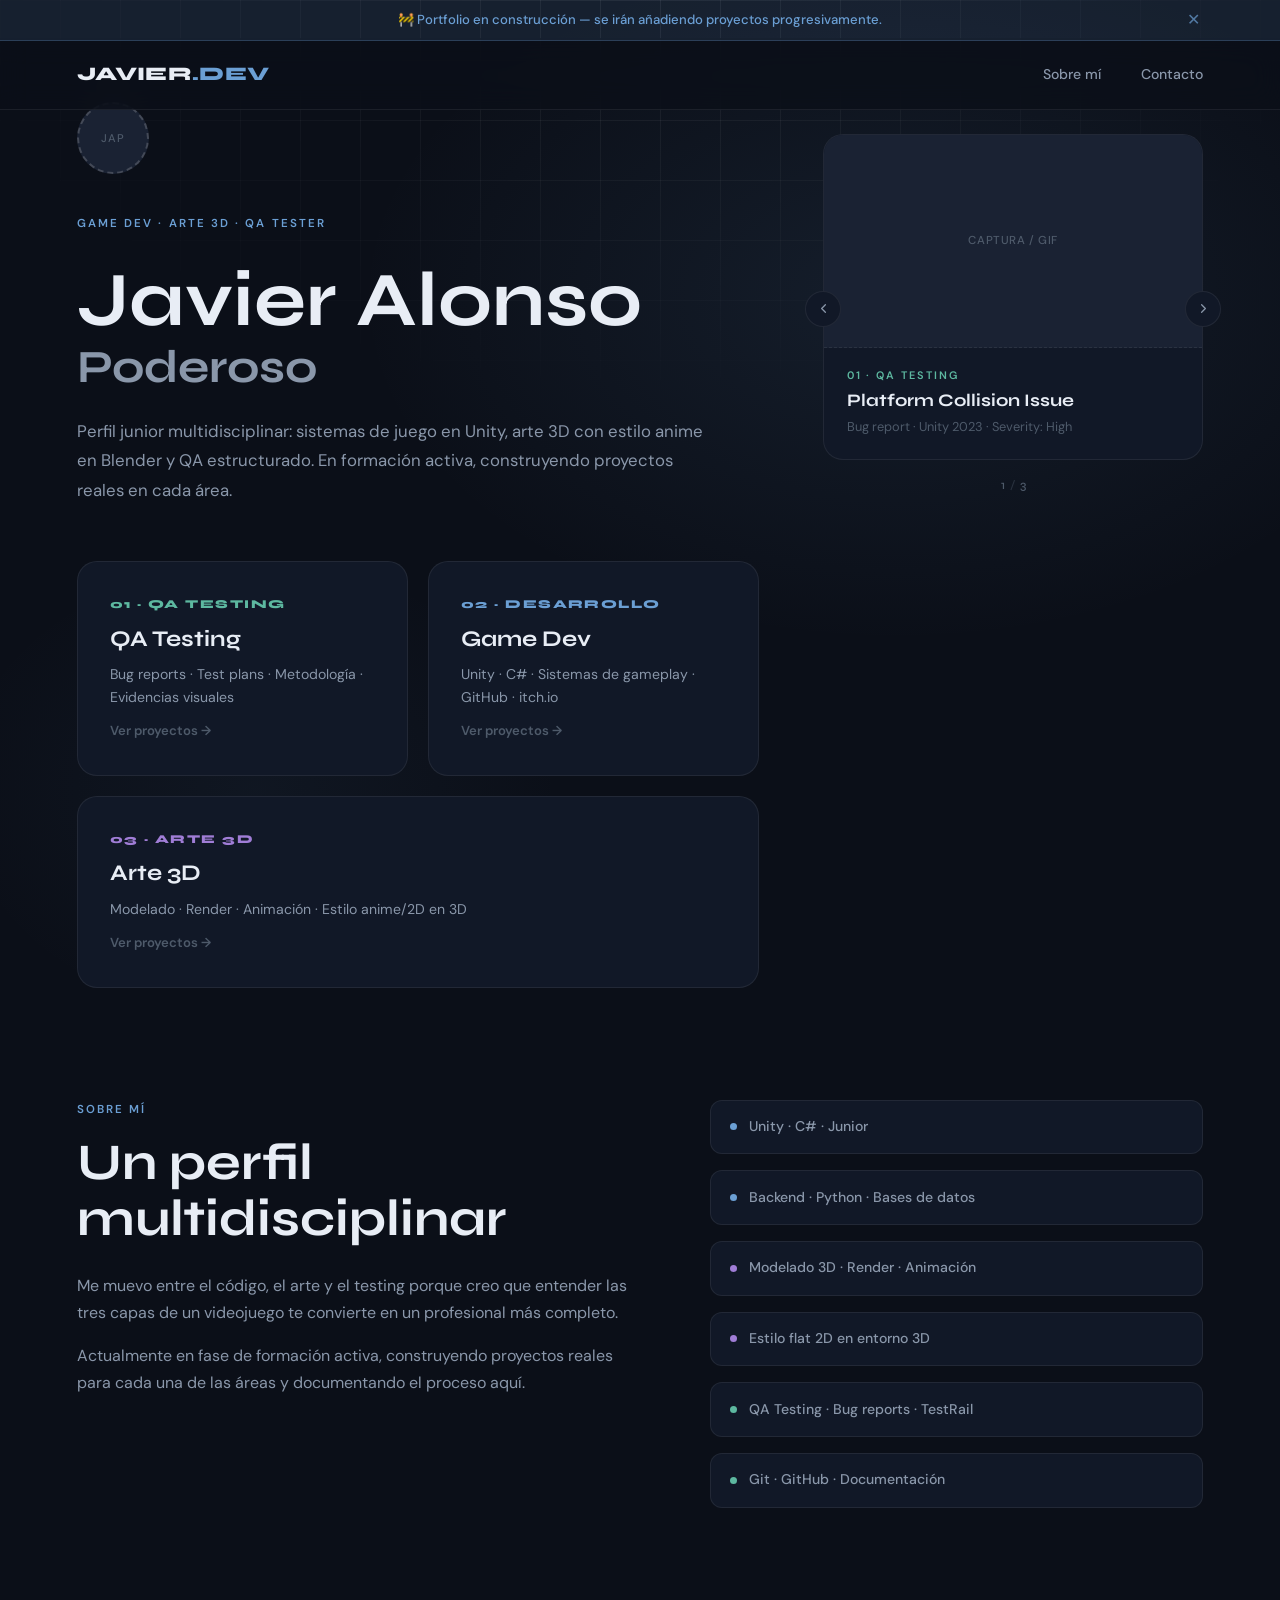
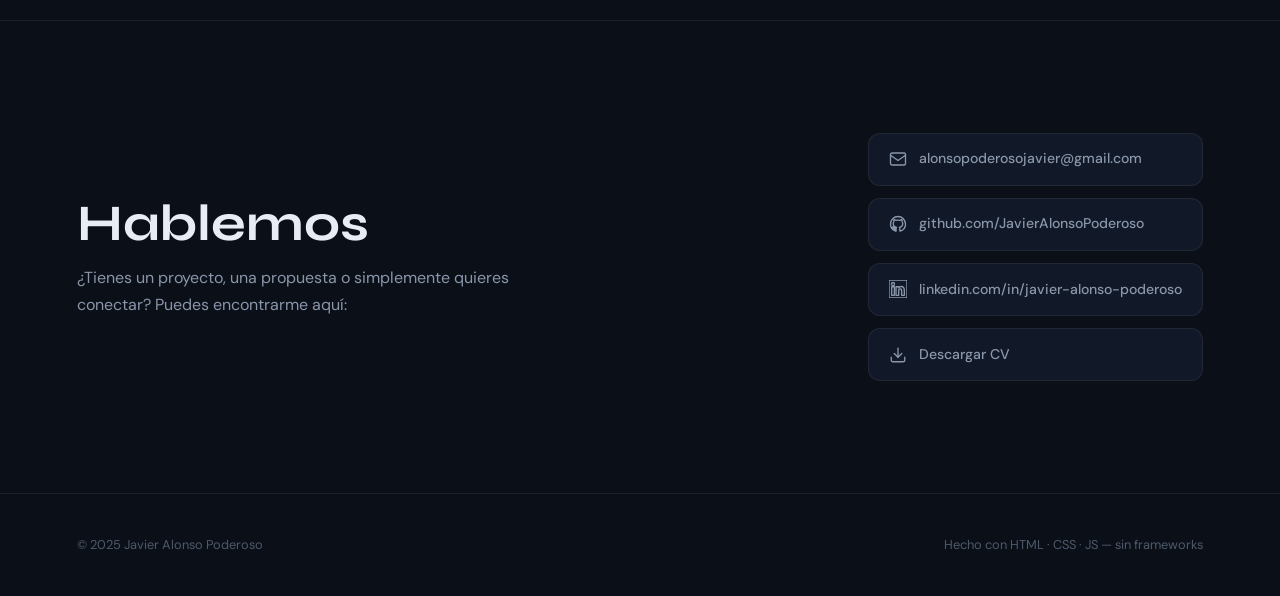
==== commit edd949cd: "Header con carrusel de imgs" ====
--- a/index.html
+++ b/index.html
@@ -34,165 +34,130 @@
     </ul>
   </nav>
 
-  <!-- ══════════════════════════════════════════════════════
-       HERO
-       ══════════════════════════════════════════════════════ -->
-  <header class="hero page-offset">
-
-    <div class="hero-content">
-
-      <!-- Avatar / logo placeholder -->
-      <div class="hero-avatar" aria-label="Logo placeholder">
-        JAP
-      </div>
-
+  <!--
+  ══════════════════════════════════════════════════════════
+  HERO REDISEÑADO CON SPOTLIGHT
+  Sustituye TODO el bloque <header class="hero page-offset">
+  ...hasta su </header> por este bloque completo.
+  ══════════════════════════════════════════════════════════
+-->
+ 
+<header class="hero page-offset">
+  <div class="hero-content">
+ 
+    <!-- Lado izquierdo: info personal -->
+    <div class="hero-left">
+ 
+      <div class="hero-avatar" aria-label="Logo placeholder">JAP</div>
+ 
       <p class="label hero-label">GAME DEV · ARTE 3D · QA TESTER</p>
-
+ 
       <h1 class="hero-title">
         <span class="name-main">Javier Alonso</span>
         <span class="name-sub">Poderoso</span>
       </h1>
-
+ 
       <p class="hero-tagline">
-        Perfil junior multidisciplinar: sistemas de juego en Unity, 
-        arte 3D con estilo anime en Blender y QA estructurado. 
+        Perfil junior multidisciplinar: sistemas de juego en Unity,
+        arte 3D con estilo anime en Blender y QA estructurado.
         En formación activa, construyendo proyectos reales en cada área.
       </p>
-
-      <!-- Tarjetas de modo — las tres puertas del portfolio -->
+ 
       <div class="mode-grid">
-
         <a href="qa.html" class="mode-card qa">
           <span class="mode-card-number">01 · QA TESTING</span>
           <h3>QA Testing</h3>
           <p>Bug reports · Test plans · Metodología · Evidencias visuales</p>
           <span class="mode-card-arrow">Ver proyectos →</span>
         </a>
-
         <a href="dev.html" class="mode-card dev">
           <span class="mode-card-number">02 · DESARROLLO</span>
           <h3>Game Dev</h3>
           <p>Unity · C# · Sistemas de gameplay · GitHub · itch.io</p>
           <span class="mode-card-arrow">Ver proyectos →</span>
         </a>
-
         <a href="art3d.html" class="mode-card art">
           <span class="mode-card-number">03 · ARTE 3D</span>
           <h3>Arte 3D</h3>
           <p>Modelado · Render · Animación · Estilo anime/2D en 3D</p>
           <span class="mode-card-arrow">Ver proyectos →</span>
         </a>
-
-      </div>
-    </div>
-  </header>
-
-  <!--
-  ══════════════════════════════════════════════════════════
-  CARRUSEL DE PROYECTOS
-  Pega este bloque en index.html, justo ANTES de la sección
-  id="about" (después del cierre </header> del hero).
- 
-  Para añadir un slide: copia un .carousel-slide completo
-  y actualiza data-section, el tipo, título y subtítulo.
-  data-section: "qa" | "dev" | "art"
- 
-  Para añadir imagen real:
-    Sustituye el div .carousel-slide-thumb por:
-    <div class="carousel-slide-thumb">
-      <img src="assets/images/tu-imagen.jpg" alt="Descripción">
-    </div>
-  ══════════════════════════════════════════════════════════
--->
- 
-<section class="carousel-section">
- 
-  <div class="carousel-section-header">
-    <div>
-      <p class="label">PROYECTOS</p>
-      <h2>Últimos trabajos</h2>
-    </div>
-    <div class="carousel-controls">
-      <button class="carousel-btn" id="carousel-prev" aria-label="Anterior">
+      </div>
+    </div>
+ 
+    <!-- Lado derecho: spotlight de proyectos -->
+    <div class="hero-spotlight">
+ 
+      <!-- Botón izquierda -->
+      <button class="spotlight-btn spotlight-btn-prev" id="spotlight-prev" aria-label="Proyecto anterior">
         <svg viewBox="0 0 24 24"><polyline points="15 18 9 12 15 6"/></svg>
       </button>
-      <button class="carousel-btn" id="carousel-next" aria-label="Siguiente">
+ 
+      <!-- Slides -->
+      <div class="spotlight-track" id="spotlight-track">
+ 
+        <!--
+          Para añadir un slide:
+          - Copia un bloque .spotlight-slide
+          - Cambia data-href por la página destino
+          - Cambia data-section por "qa" | "dev" | "art"
+          - Sustituye el .spotlight-thumb por una <img> real cuando la tengas
+          - Actualiza etiqueta, título y descripción
+        -->
+ 
+        <div class="spotlight-slide active" data-href="qa.html" data-section="qa">
+          <div class="spotlight-thumb">
+            <!-- <img src="assets/images/qa-001.png" alt="Platform Collision Issue"> -->
+            CAPTURA / GIF
+          </div>
+          <div class="spotlight-info">
+            <span class="spotlight-tag qa">01 · QA TESTING</span>
+            <p class="spotlight-title">Platform Collision Issue</p>
+            <p class="spotlight-desc">Bug report · Unity 2023 · Severity: High</p>
+          </div>
+        </div>
+ 
+        <div class="spotlight-slide" data-href="dev.html" data-section="dev">
+          <div class="spotlight-thumb">
+            <!-- <img src="assets/images/dev-001.png" alt="2D Platformer Prototype"> -->
+            CAPTURA / GIF
+          </div>
+          <div class="spotlight-info">
+            <span class="spotlight-tag dev">02 · DESARROLLO</span>
+            <p class="spotlight-title">2D Platformer Prototype</p>
+            <p class="spotlight-desc">Unity · C# · Physics2D · Raycast</p>
+          </div>
+        </div>
+ 
+        <div class="spotlight-slide" data-href="art3d.html" data-section="art">
+          <div class="spotlight-thumb">
+            <!-- <img src="assets/images/art-001.jpg" alt="Personaje flat 2D"> -->
+            RENDER · IMAGEN
+          </div>
+          <div class="spotlight-info">
+            <span class="spotlight-tag art">03 · ARTE 3D</span>
+            <p class="spotlight-title">Personaje estilo flat 2D</p>
+            <p class="spotlight-desc">Blender · Cel-shading · Rigging</p>
+          </div>
+        </div>
+ 
+      </div>
+ 
+      <!-- Botón derecha -->
+      <button class="spotlight-btn spotlight-btn-next" id="spotlight-next" aria-label="Proyecto siguiente">
         <svg viewBox="0 0 24 24"><polyline points="9 18 15 12 9 6"/></svg>
       </button>
+ 
+      <!-- Contador: 1 / 3 -->
+      <div class="spotlight-counter">
+        <span id="spotlight-current">1</span>
+        <span class="spotlight-counter-sep">/</span>
+        <span id="spotlight-total">3</span>
+      </div>
+ 
     </div>
   </div>
- 
-  <div class="carousel-track-wrapper">
-    <div class="carousel-track" id="carousel-track">
- 
-      <!-- ── QA: Bug Report ─────────────────────────────── -->
-      <a href="qa.html" class="carousel-slide" data-section="qa">
-        <div class="carousel-slide-thumb">
-          <!-- <img src="assets/images/qa-001.png" alt="Platform Collision Bug"> -->
-          CAPTURA / GIF
-        </div>
-        <div class="carousel-slide-info">
-          <span class="carousel-slide-type">QA · Bug Report</span>
-          <span class="carousel-slide-title">Platform Collision Issue</span>
-          <span class="carousel-slide-sub">Unity 2023 · Severity: High</span>
-        </div>
-      </a>
- 
-      <!-- ── QA: Test Plan ──────────────────────────────── -->
-      <a href="qa.html" class="carousel-slide" data-section="qa">
-        <div class="carousel-slide-thumb">
-          CAPTURA / GIF
-        </div>
-        <div class="carousel-slide-info">
-          <span class="carousel-slide-type">QA · Test Plan</span>
-          <span class="carousel-slide-title">Movement Testing Suite</span>
-          <span class="carousel-slide-sub">TestRail · Gameplay QA</span>
-        </div>
-      </a>
- 
-      <!-- ── DEV: Platformer ────────────────────────────── -->
-      <a href="dev.html" class="carousel-slide" data-section="dev">
-        <div class="carousel-slide-thumb">
-          CAPTURA / GIF
-        </div>
-        <div class="carousel-slide-info">
-          <span class="carousel-slide-type">Dev · Unity</span>
-          <span class="carousel-slide-title">2D Platformer Prototype</span>
-          <span class="carousel-slide-sub">C# · Physics2D · Raycast</span>
-        </div>
-      </a>
- 
-      <!-- ── ART: Personaje ─────────────────────────────── -->
-      <a href="art3d.html" class="carousel-slide" data-section="art">
-        <div class="carousel-slide-thumb">
-          RENDER · IMAGEN
-        </div>
-        <div class="carousel-slide-info">
-          <span class="carousel-slide-type">Arte 3D · Modelado</span>
-          <span class="carousel-slide-title">Personaje estilo flat 2D</span>
-          <span class="carousel-slide-sub">Blender · Cel-shading</span>
-        </div>
-      </a>
- 
-      <!-- ── ART: Walk Cycle ────────────────────────────── -->
-      <a href="art3d.html" class="carousel-slide" data-section="art">
-        <div class="carousel-slide-thumb">
-          GIF · ANIMACIÓN
-        </div>
-        <div class="carousel-slide-info">
-          <span class="carousel-slide-type">Arte 3D · Animación</span>
-          <span class="carousel-slide-title">Walk Cycle</span>
-          <span class="carousel-slide-sub">Blender · 24fps · Loop</span>
-        </div>
-      </a>
- 
-    </div>
-  </div>
- 
-  <!-- Indicadores de puntos -->
-  <div class="carousel-dots" id="carousel-dots"></div>
- 
-</section>
+</header>
 
   <!-- ══════════════════════════════════════════════════════
        SOBRE MÍ
@@ -299,58 +264,44 @@
   </footer>
 
   <script src="js/main.js"></script>
-
   <!--
   ══════════════════════════════════════════════════════════
-  JS DEL CARRUSEL
-  Pega este bloque justo ANTES del </body> de index.html,
+  JS DEL SPOTLIGHT
+  Pega este bloque justo ANTES del </body>,
   después del <script src="js/main.js"></script> existente.
   ══════════════════════════════════════════════════════════
 -->
 <script>
-(function() {
-  const track   = document.getElementById('carousel-track');
-  const btnPrev = document.getElementById('carousel-prev');
-  const btnNext = document.getElementById('carousel-next');
-  const dotsEl  = document.getElementById('carousel-dots');
- 
-  if (!track) return;
- 
-  const slides     = Array.from(track.querySelectorAll('.carousel-slide'));
-  const slideWidth = () => slides[0].offsetWidth + 20; // 20 = gap
- 
-  // ── Generar puntos ──────────────────────────────────────
-  slides.forEach((_, i) => {
-    const dot = document.createElement('button');
-    dot.className = 'carousel-dot' + (i === 0 ? ' active' : '');
-    dot.setAttribute('aria-label', `Ir al slide ${i + 1}`);
-    dot.addEventListener('click', () => scrollToSlide(i));
-    dotsEl.appendChild(dot);
+(function () {
+  const slides   = Array.from(document.querySelectorAll('.spotlight-slide'));
+  const btnPrev  = document.getElementById('spotlight-prev');
+  const btnNext  = document.getElementById('spotlight-next');
+  const elCur    = document.getElementById('spotlight-current');
+  const elTotal  = document.getElementById('spotlight-total');
+ 
+  if (!slides.length) return;
+ 
+  let current = 0;
+  if (elTotal) elTotal.textContent = slides.length;
+ 
+  function goTo(index) {
+    slides[current].classList.remove('active');
+    current = (index + slides.length) % slides.length;
+    slides[current].classList.add('active');
+    if (elCur) elCur.textContent = current + 1;
+  }
+ 
+  btnPrev && btnPrev.addEventListener('click', () => goTo(current - 1));
+  btnNext && btnNext.addEventListener('click', () => goTo(current + 1));
+ 
+  // Clic en el slide → navega a la página del proyecto
+  slides.forEach(slide => {
+    slide.addEventListener('click', () => {
+      const href = slide.dataset.href;
+      if (href) window.location.href = href;
+    });
   });
- 
-  function updateDots() {
-    const dots    = dotsEl.querySelectorAll('.carousel-dot');
-    const index   = Math.round(track.scrollLeft / slideWidth());
-    dots.forEach((d, i) => d.classList.toggle('active', i === index));
-  }
- 
-  function scrollToSlide(index) {
-    track.scrollTo({ left: index * slideWidth(), behavior: 'smooth' });
-  }
- 
-  // ── Flechas ─────────────────────────────────────────────
-  btnPrev.addEventListener('click', () => {
-    track.scrollBy({ left: -slideWidth(), behavior: 'smooth' });
-  });
- 
-  btnNext.addEventListener('click', () => {
-    track.scrollBy({ left: slideWidth(), behavior: 'smooth' });
-  });
- 
-  // ── Actualizar dots al hacer scroll ─────────────────────
-  track.addEventListener('scroll', updateDots, { passive: true });
 })();
 </script>
-
 </body>
 </html>
--- a/css/main.css
+++ b/css/main.css
@@ -971,143 +971,74 @@
   .mode-card { flex: 1 1 100%; }
 }
 
-/* ── 18. CARRUSEL DE PROYECTOS ───────────────────────────────
-   Franja horizontal con imágenes/capturas de proyectos.
-   Flechas < > para navegar. Degradado en los bordes.
-   Añadir justo antes del cierre de main.css.
+/* ── HERO REDISEÑADO: layout izquierda + spotlight derecha ──
+   Añade al final de main.css, después del último @media.
    ────────────────────────────────────────────────────────── */
 
-.carousel-section {
-  padding: 4rem 0 0;
+/* El hero ahora es un flex row en desktop */
+.hero-content {
+  display: flex;
+  align-items: flex-start;
+  gap: 4rem;
+  max-width: 1200px;
+  width: 100%;
+}
+
+.hero-left {
+  flex: 1 1 420px;
+  min-width: 0;
+}
+
+/* ── SPOTLIGHT (lado derecho) ────────────────────────────── */
+.hero-spotlight {
+  flex: 0 0 380px;
   position: relative;
-  overflow: hidden;
-}
-
-.carousel-section-header {
-  padding: 0 6%;
-  margin-bottom: 1.75rem;
-  display: flex;
-  align-items: center;
-  justify-content: space-between;
-  flex-wrap: wrap;
-  gap: 1rem;
-}
-
-.carousel-section-header h2 {
-  margin: 0;
-  font-size: clamp(1.4rem, 2.5vw, 2rem);
-}
-
-/* Botones de flecha */
-.carousel-controls {
-  display: flex;
-  gap: 0.6rem;
-}
-
-.carousel-btn {
-  width: 40px;
-  height: 40px;
-  border-radius: 50%;
+  display: flex;
+  flex-direction: column;
+  align-items: center;
+  gap: 0;
+  /* Alinea verticalmente con el texto del hero */
+  margin-top: 2rem;
+}
+
+/* Track: solo muestra el slide activo */
+.spotlight-track {
+  width: 100%;
+  position: relative;
+}
+
+.spotlight-slide {
+  display: none;
+  flex-direction: column;
+  border-radius: var(--card-radius);
   border: 1px solid var(--border);
   background: var(--bg-surface);
-  color: var(--text-secondary);
+  overflow: hidden;
   cursor: pointer;
-  display: flex;
-  align-items: center;
-  justify-content: center;
-  transition: border-color var(--transition), color var(--transition), background var(--transition);
-  flex-shrink: 0;
-}
-
-.carousel-btn:hover {
+  transition: border-color var(--transition), transform var(--transition);
+  animation: spotlightIn 0.35s cubic-bezier(0.4, 0, 0.2, 1);
+}
+
+.spotlight-slide.active {
+  display: flex;
+}
+
+.spotlight-slide:hover {
   border-color: var(--border-hover);
-  background: var(--bg-overlay);
-  color: var(--text-primary);
-}
-
-.carousel-btn:disabled {
-  opacity: 0.3;
-  cursor: default;
-  pointer-events: none;
-}
-
-.carousel-btn svg {
-  width: 16px;
-  height: 16px;
-  stroke: currentColor;
-  fill: none;
-  stroke-width: 2;
-  stroke-linecap: round;
-  stroke-linejoin: round;
-}
-
-/* Track scrollable */
-.carousel-track-wrapper {
-  position: relative;
-}
-
-/* Degradados en los bordes izquierdo y derecho */
-.carousel-track-wrapper::before,
-.carousel-track-wrapper::after {
-  content: '';
-  position: absolute;
-  top: 0;
-  bottom: 0;
-  width: 10%;
-  z-index: 2;
-  pointer-events: none;
-}
-
-.carousel-track-wrapper::before {
-  left: 0;
-  background: linear-gradient(to right, var(--bg-base), transparent);
-}
-
-.carousel-track-wrapper::after {
-  right: 0;
-  background: linear-gradient(to left, var(--bg-base), transparent);
-}
-
-.carousel-track {
-  display: flex;
-  gap: 1.25rem;
-  overflow-x: auto;
-  scroll-behavior: smooth;
-  scroll-snap-type: x mandatory;
-  padding: 0.5rem 6% 1.5rem;
-
-  /* Ocultar scrollbar visualmente */
-  scrollbar-width: none;
-  -ms-overflow-style: none;
-}
-
-.carousel-track::-webkit-scrollbar {
-  display: none;
-}
-
-/* Cada slide */
-.carousel-slide {
-  flex: 0 0 320px;
-  scroll-snap-align: start;
-  border-radius: var(--card-radius);
-  overflow: hidden;
-  border: 1px solid var(--border);
-  background: var(--bg-surface);
-  cursor: pointer;
-  transition: transform var(--transition), border-color var(--transition);
-  position: relative;
-}
-
-.carousel-slide:hover {
-  transform: translateY(-4px);
-  border-color: var(--border-hover);
-}
-
-/* Imagen / placeholder del slide */
-.carousel-slide-thumb {
+  transform: translateY(-3px);
+}
+
+@keyframes spotlightIn {
+  from { opacity: 0; transform: translateY(10px); }
+  to   { opacity: 1; transform: translateY(0); }
+}
+
+/* Imagen / placeholder */
+.spotlight-thumb {
   width: 100%;
   aspect-ratio: 16 / 9;
   background: var(--bg-overlay);
+  border-bottom: 1px dashed var(--border);
   display: flex;
   align-items: center;
   justify-content: center;
@@ -1116,10 +1047,10 @@
   font-weight: 500;
   letter-spacing: 0.05em;
   text-transform: uppercase;
-  border-bottom: 1px dashed var(--border);
-}
-
-.carousel-slide-thumb img {
+  overflow: hidden;
+}
+
+.spotlight-thumb img {
   width: 100%;
   height: 100%;
   object-fit: cover;
@@ -1127,59 +1058,103 @@
 }
 
 /* Info del slide */
-.carousel-slide-info {
-  padding: 1rem 1.25rem;
+.spotlight-info {
+  padding: 1.1rem 1.4rem 1.3rem;
   display: flex;
   flex-direction: column;
-  gap: 0.3rem;
-}
-
-.carousel-slide-type {
+  gap: 0.35rem;
+}
+
+.spotlight-tag {
   font-size: 0.68rem;
   font-weight: 600;
-  letter-spacing: 0.16em;
+  letter-spacing: 0.18em;
   text-transform: uppercase;
 }
 
-/* Color por sección */
-.carousel-slide[data-section="qa"]  .carousel-slide-type { color: var(--qa-accent); }
-.carousel-slide[data-section="dev"] .carousel-slide-type { color: var(--dev-accent); }
-.carousel-slide[data-section="art"] .carousel-slide-type { color: var(--art-accent); }
-
-.carousel-slide-title {
+.spotlight-tag.qa  { color: var(--qa-accent); }
+.spotlight-tag.dev { color: var(--dev-accent); }
+.spotlight-tag.art { color: var(--art-accent); }
+
+.spotlight-title {
   font-family: var(--font-display);
-  font-size: 1rem;
+  font-size: 1.1rem;
   font-weight: 700;
+  color: var(--text-primary) !important;
+  line-height: 1.2;
+}
+
+.spotlight-desc {
+  font-size: 0.8rem;
+  color: var(--text-muted) !important;
+}
+
+/* Flechas — flotan a los lados del spotlight */
+.spotlight-btn {
+  position: absolute;
+  top: calc(50% - 1.5rem); /* centrado vertical respecto al thumb */
+  width: 36px;
+  height: 36px;
+  border-radius: 50%;
+  border: 1px solid var(--border);
+  background: var(--bg-surface);
+  color: var(--text-secondary);
+  cursor: pointer;
+  display: flex;
+  align-items: center;
+  justify-content: center;
+  z-index: 10;
+  transition: border-color var(--transition), color var(--transition), background var(--transition);
+}
+
+.spotlight-btn:hover {
+  border-color: var(--border-hover);
+  background: var(--bg-overlay);
   color: var(--text-primary);
-  line-height: 1.2;
-}
-
-.carousel-slide-sub {
-  font-size: 0.8rem;
+}
+
+.spotlight-btn svg {
+  width: 15px;
+  height: 15px;
+  stroke: currentColor;
+  fill: none;
+  stroke-width: 2;
+  stroke-linecap: round;
+  stroke-linejoin: round;
+}
+
+.spotlight-btn-prev { left:  -18px; }
+.spotlight-btn-next { right: -18px; }
+
+/* Contador 1 / 3 */
+.spotlight-counter {
+  display: flex;
+  align-items: center;
+  gap: 0.3rem;
+  margin-top: 0.9rem;
+  font-size: 0.78rem;
+  font-weight: 500;
   color: var(--text-muted);
-}
-
-/* Indicadores de puntos */
-.carousel-dots {
-  display: flex;
-  justify-content: center;
-  gap: 0.45rem;
-  padding: 1rem 0 2rem;
-}
-
-.carousel-dot {
-  width: 6px;
-  height: 6px;
-  border-radius: 50%;
-  background: var(--text-muted);
-  transition: background var(--transition), width var(--transition);
-  cursor: pointer;
-  border: none;
-  padding: 0;
-}
-
-.carousel-dot.active {
-  background: var(--accent);
-  width: 18px;
-  border-radius: 999px;
+  font-family: var(--font-display);
+}
+
+.spotlight-counter-sep {
+  opacity: 0.4;
+}
+
+/* ── Responsive: spotlight se pone debajo en mobile ─────── */
+@media (max-width: 900px) {
+  .hero-content {
+    flex-direction: column;
+    gap: 3rem;
+  }
+
+  .hero-spotlight {
+    flex: 1 1 100%;
+    width: 100%;
+    margin-top: 0;
+  }
+
+  .spotlight-btn-prev { left:  -14px; }
+  .spotlight-btn-next { right: -14px; }
 }
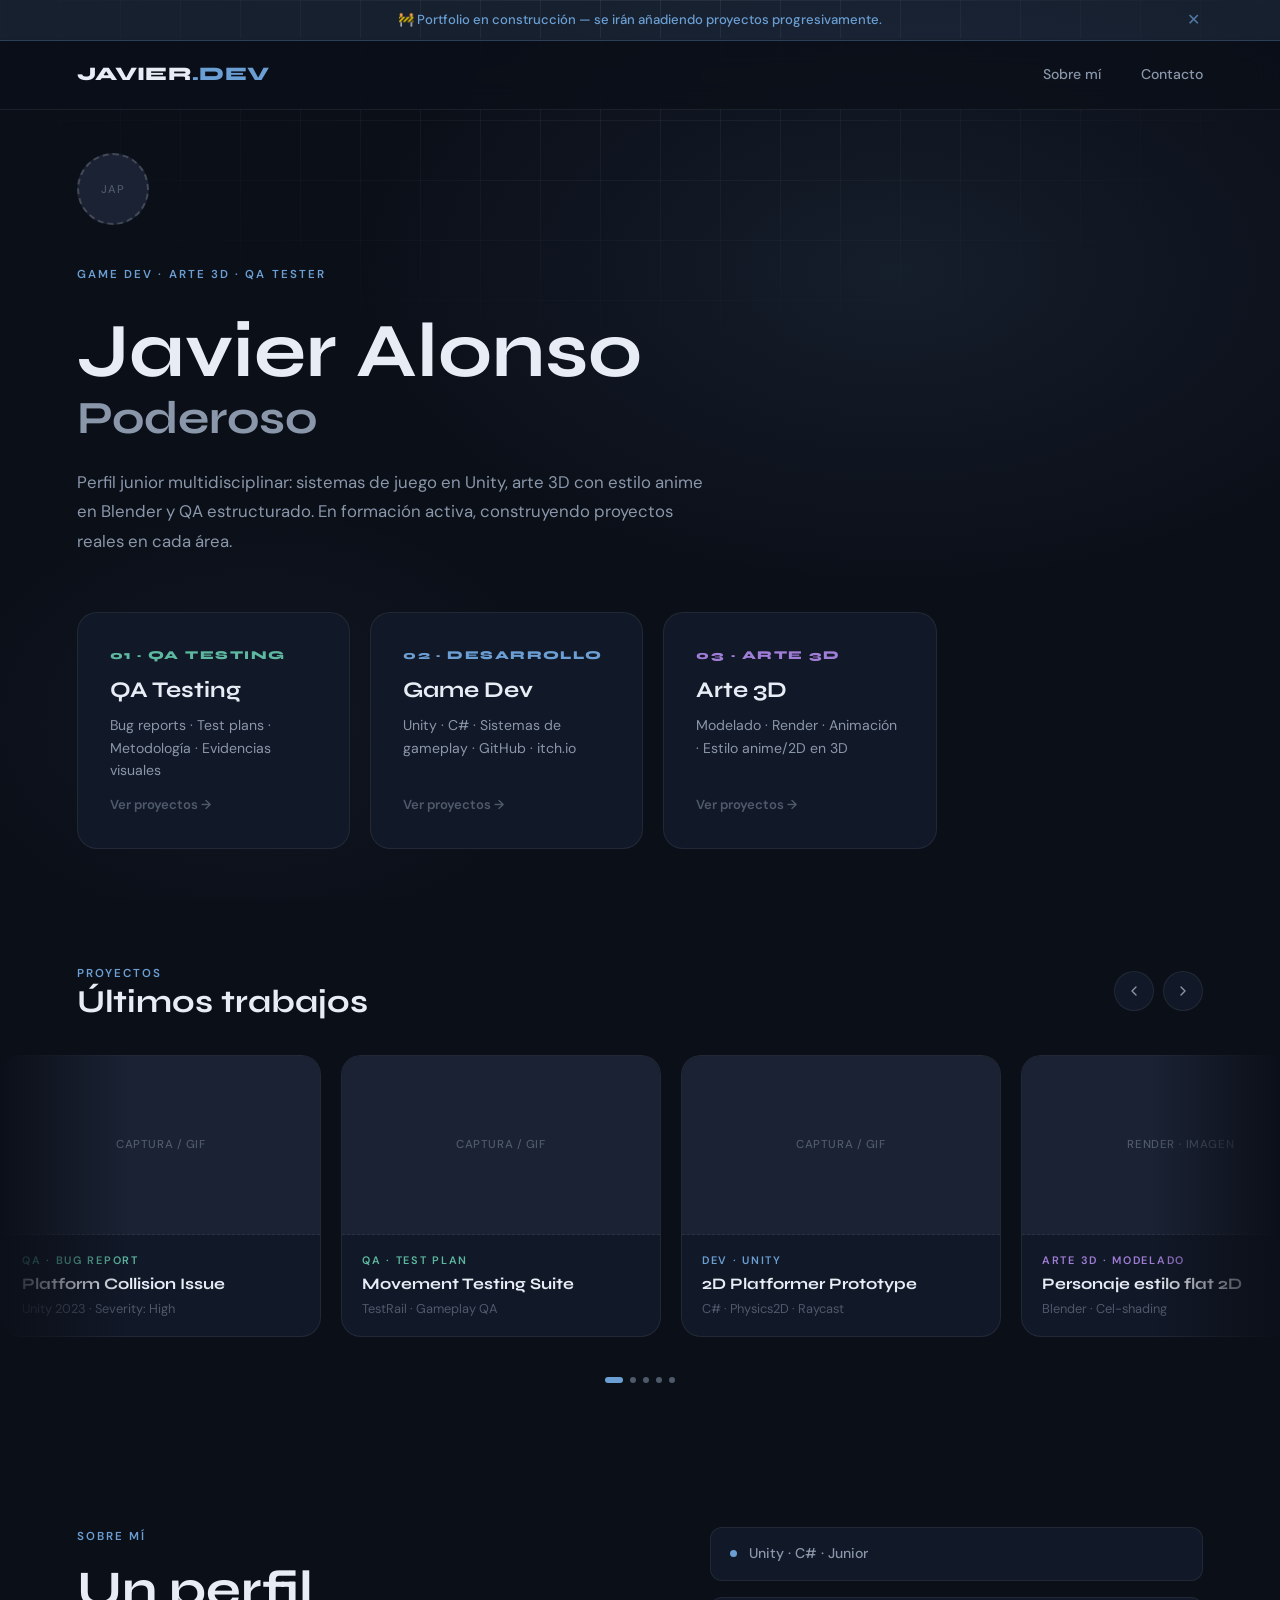
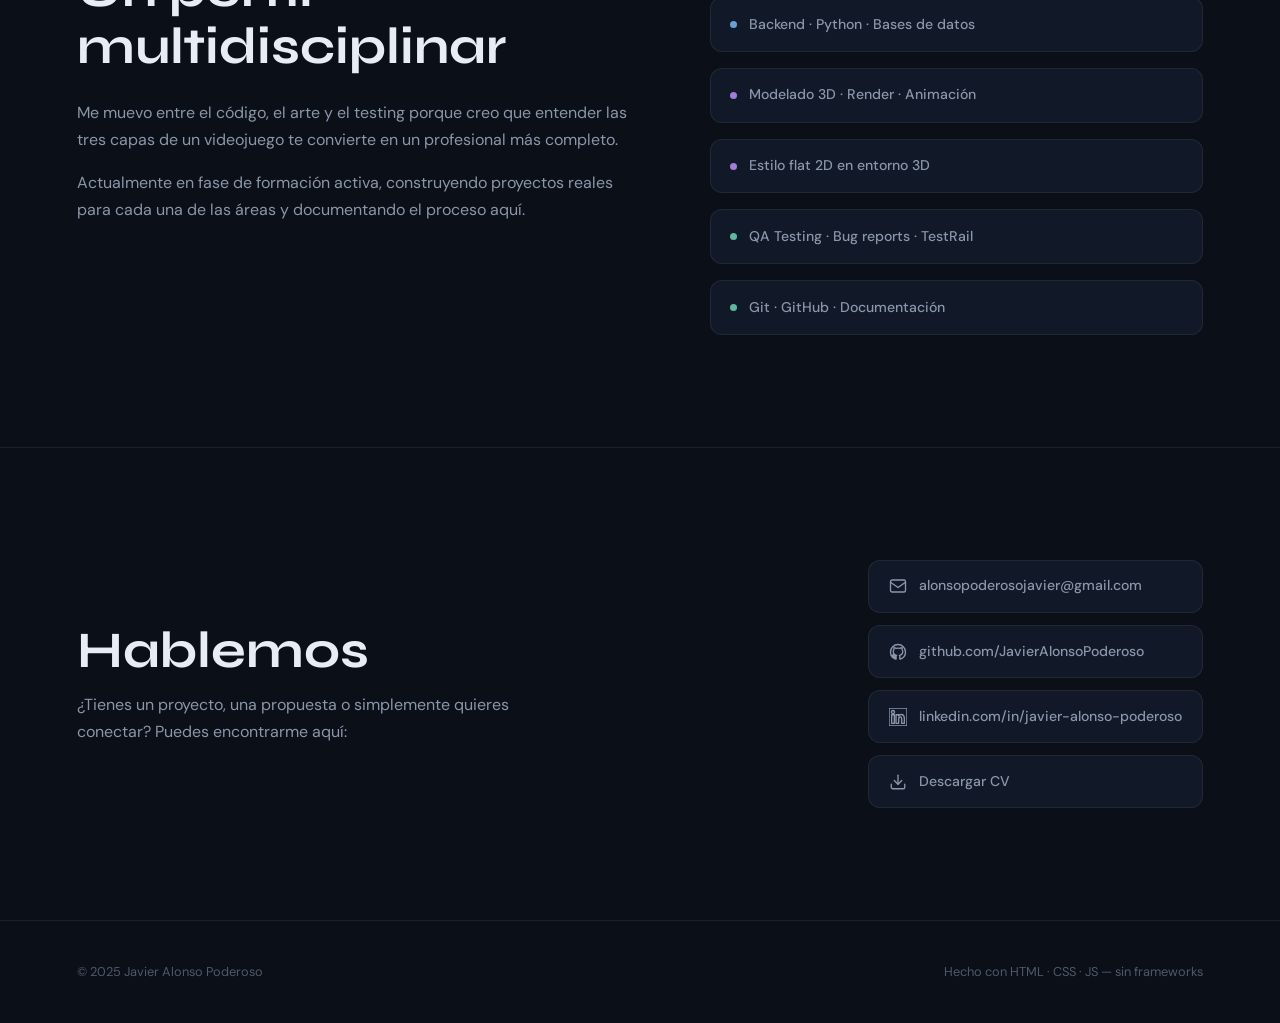
==== commit ab17f7a6: "Vuelta al carrusel" ====
--- a/index.html
+++ b/index.html
@@ -34,130 +34,165 @@
     </ul>
   </nav>
 
-  <!--
-  ══════════════════════════════════════════════════════════
-  HERO REDISEÑADO CON SPOTLIGHT
-  Sustituye TODO el bloque <header class="hero page-offset">
-  ...hasta su </header> por este bloque completo.
-  ══════════════════════════════════════════════════════════
--->
- 
-<header class="hero page-offset">
-  <div class="hero-content">
- 
-    <!-- Lado izquierdo: info personal -->
-    <div class="hero-left">
- 
-      <div class="hero-avatar" aria-label="Logo placeholder">JAP</div>
- 
+  <!-- ══════════════════════════════════════════════════════
+       HERO
+       ══════════════════════════════════════════════════════ -->
+  <header class="hero page-offset">
+
+    <div class="hero-content">
+
+      <!-- Avatar / logo placeholder -->
+      <div class="hero-avatar" aria-label="Logo placeholder">
+        JAP
+      </div>
+
       <p class="label hero-label">GAME DEV · ARTE 3D · QA TESTER</p>
- 
+
       <h1 class="hero-title">
         <span class="name-main">Javier Alonso</span>
         <span class="name-sub">Poderoso</span>
       </h1>
- 
+
       <p class="hero-tagline">
-        Perfil junior multidisciplinar: sistemas de juego en Unity,
-        arte 3D con estilo anime en Blender y QA estructurado.
+        Perfil junior multidisciplinar: sistemas de juego en Unity, 
+        arte 3D con estilo anime en Blender y QA estructurado. 
         En formación activa, construyendo proyectos reales en cada área.
       </p>
- 
+
+      <!-- Tarjetas de modo — las tres puertas del portfolio -->
       <div class="mode-grid">
+
         <a href="qa.html" class="mode-card qa">
           <span class="mode-card-number">01 · QA TESTING</span>
           <h3>QA Testing</h3>
           <p>Bug reports · Test plans · Metodología · Evidencias visuales</p>
           <span class="mode-card-arrow">Ver proyectos →</span>
         </a>
+
         <a href="dev.html" class="mode-card dev">
           <span class="mode-card-number">02 · DESARROLLO</span>
           <h3>Game Dev</h3>
           <p>Unity · C# · Sistemas de gameplay · GitHub · itch.io</p>
           <span class="mode-card-arrow">Ver proyectos →</span>
         </a>
+
         <a href="art3d.html" class="mode-card art">
           <span class="mode-card-number">03 · ARTE 3D</span>
           <h3>Arte 3D</h3>
           <p>Modelado · Render · Animación · Estilo anime/2D en 3D</p>
           <span class="mode-card-arrow">Ver proyectos →</span>
         </a>
-      </div>
-    </div>
- 
-    <!-- Lado derecho: spotlight de proyectos -->
-    <div class="hero-spotlight">
- 
-      <!-- Botón izquierda -->
-      <button class="spotlight-btn spotlight-btn-prev" id="spotlight-prev" aria-label="Proyecto anterior">
+
+      </div>
+    </div>
+  </header>
+
+  <!--
+  ══════════════════════════════════════════════════════════
+  CARRUSEL DE PROYECTOS
+  Pega este bloque en index.html, justo ANTES de la sección
+  id="about" (después del cierre </header> del hero).
+ 
+  Para añadir un slide: copia un .carousel-slide completo
+  y actualiza data-section, el tipo, título y subtítulo.
+  data-section: "qa" | "dev" | "art"
+ 
+  Para añadir imagen real:
+    Sustituye el div .carousel-slide-thumb por:
+    <div class="carousel-slide-thumb">
+      <img src="assets/images/tu-imagen.jpg" alt="Descripción">
+    </div>
+  ══════════════════════════════════════════════════════════
+-->
+ 
+<section class="carousel-section">
+ 
+  <div class="carousel-section-header">
+    <div>
+      <p class="label">PROYECTOS</p>
+      <h2>Últimos trabajos</h2>
+    </div>
+    <div class="carousel-controls">
+      <button class="carousel-btn" id="carousel-prev" aria-label="Anterior">
         <svg viewBox="0 0 24 24"><polyline points="15 18 9 12 15 6"/></svg>
       </button>
- 
-      <!-- Slides -->
-      <div class="spotlight-track" id="spotlight-track">
- 
-        <!--
-          Para añadir un slide:
-          - Copia un bloque .spotlight-slide
-          - Cambia data-href por la página destino
-          - Cambia data-section por "qa" | "dev" | "art"
-          - Sustituye el .spotlight-thumb por una <img> real cuando la tengas
-          - Actualiza etiqueta, título y descripción
-        -->
- 
-        <div class="spotlight-slide active" data-href="qa.html" data-section="qa">
-          <div class="spotlight-thumb">
-            <!-- <img src="assets/images/qa-001.png" alt="Platform Collision Issue"> -->
-            CAPTURA / GIF
-          </div>
-          <div class="spotlight-info">
-            <span class="spotlight-tag qa">01 · QA TESTING</span>
-            <p class="spotlight-title">Platform Collision Issue</p>
-            <p class="spotlight-desc">Bug report · Unity 2023 · Severity: High</p>
-          </div>
-        </div>
- 
-        <div class="spotlight-slide" data-href="dev.html" data-section="dev">
-          <div class="spotlight-thumb">
-            <!-- <img src="assets/images/dev-001.png" alt="2D Platformer Prototype"> -->
-            CAPTURA / GIF
-          </div>
-          <div class="spotlight-info">
-            <span class="spotlight-tag dev">02 · DESARROLLO</span>
-            <p class="spotlight-title">2D Platformer Prototype</p>
-            <p class="spotlight-desc">Unity · C# · Physics2D · Raycast</p>
-          </div>
-        </div>
- 
-        <div class="spotlight-slide" data-href="art3d.html" data-section="art">
-          <div class="spotlight-thumb">
-            <!-- <img src="assets/images/art-001.jpg" alt="Personaje flat 2D"> -->
-            RENDER · IMAGEN
-          </div>
-          <div class="spotlight-info">
-            <span class="spotlight-tag art">03 · ARTE 3D</span>
-            <p class="spotlight-title">Personaje estilo flat 2D</p>
-            <p class="spotlight-desc">Blender · Cel-shading · Rigging</p>
-          </div>
-        </div>
- 
-      </div>
- 
-      <!-- Botón derecha -->
-      <button class="spotlight-btn spotlight-btn-next" id="spotlight-next" aria-label="Proyecto siguiente">
+      <button class="carousel-btn" id="carousel-next" aria-label="Siguiente">
         <svg viewBox="0 0 24 24"><polyline points="9 18 15 12 9 6"/></svg>
       </button>
- 
-      <!-- Contador: 1 / 3 -->
-      <div class="spotlight-counter">
-        <span id="spotlight-current">1</span>
-        <span class="spotlight-counter-sep">/</span>
-        <span id="spotlight-total">3</span>
-      </div>
- 
     </div>
   </div>
-</header>
+ 
+  <div class="carousel-track-wrapper">
+    <div class="carousel-track" id="carousel-track">
+ 
+      <!-- ── QA: Bug Report ─────────────────────────────── -->
+      <a href="qa.html" class="carousel-slide" data-section="qa">
+        <div class="carousel-slide-thumb">
+          <!-- <img src="assets/images/qa-001.png" alt="Platform Collision Bug"> -->
+          CAPTURA / GIF
+        </div>
+        <div class="carousel-slide-info">
+          <span class="carousel-slide-type">QA · Bug Report</span>
+          <span class="carousel-slide-title">Platform Collision Issue</span>
+          <span class="carousel-slide-sub">Unity 2023 · Severity: High</span>
+        </div>
+      </a>
+ 
+      <!-- ── QA: Test Plan ──────────────────────────────── -->
+      <a href="qa.html" class="carousel-slide" data-section="qa">
+        <div class="carousel-slide-thumb">
+          CAPTURA / GIF
+        </div>
+        <div class="carousel-slide-info">
+          <span class="carousel-slide-type">QA · Test Plan</span>
+          <span class="carousel-slide-title">Movement Testing Suite</span>
+          <span class="carousel-slide-sub">TestRail · Gameplay QA</span>
+        </div>
+      </a>
+ 
+      <!-- ── DEV: Platformer ────────────────────────────── -->
+      <a href="dev.html" class="carousel-slide" data-section="dev">
+        <div class="carousel-slide-thumb">
+          CAPTURA / GIF
+        </div>
+        <div class="carousel-slide-info">
+          <span class="carousel-slide-type">Dev · Unity</span>
+          <span class="carousel-slide-title">2D Platformer Prototype</span>
+          <span class="carousel-slide-sub">C# · Physics2D · Raycast</span>
+        </div>
+      </a>
+ 
+      <!-- ── ART: Personaje ─────────────────────────────── -->
+      <a href="art3d.html" class="carousel-slide" data-section="art">
+        <div class="carousel-slide-thumb">
+          RENDER · IMAGEN
+        </div>
+        <div class="carousel-slide-info">
+          <span class="carousel-slide-type">Arte 3D · Modelado</span>
+          <span class="carousel-slide-title">Personaje estilo flat 2D</span>
+          <span class="carousel-slide-sub">Blender · Cel-shading</span>
+        </div>
+      </a>
+ 
+      <!-- ── ART: Walk Cycle ────────────────────────────── -->
+      <a href="art3d.html" class="carousel-slide" data-section="art">
+        <div class="carousel-slide-thumb">
+          GIF · ANIMACIÓN
+        </div>
+        <div class="carousel-slide-info">
+          <span class="carousel-slide-type">Arte 3D · Animación</span>
+          <span class="carousel-slide-title">Walk Cycle</span>
+          <span class="carousel-slide-sub">Blender · 24fps · Loop</span>
+        </div>
+      </a>
+ 
+    </div>
+  </div>
+ 
+  <!-- Indicadores de puntos -->
+  <div class="carousel-dots" id="carousel-dots"></div>
+ 
+</section>
 
   <!-- ══════════════════════════════════════════════════════
        SOBRE MÍ
@@ -264,44 +299,58 @@
   </footer>
 
   <script src="js/main.js"></script>
+
   <!--
   ══════════════════════════════════════════════════════════
-  JS DEL SPOTLIGHT
-  Pega este bloque justo ANTES del </body>,
+  JS DEL CARRUSEL
+  Pega este bloque justo ANTES del </body> de index.html,
   después del <script src="js/main.js"></script> existente.
   ══════════════════════════════════════════════════════════
 -->
 <script>
-(function () {
-  const slides   = Array.from(document.querySelectorAll('.spotlight-slide'));
-  const btnPrev  = document.getElementById('spotlight-prev');
-  const btnNext  = document.getElementById('spotlight-next');
-  const elCur    = document.getElementById('spotlight-current');
-  const elTotal  = document.getElementById('spotlight-total');
- 
-  if (!slides.length) return;
- 
-  let current = 0;
-  if (elTotal) elTotal.textContent = slides.length;
- 
-  function goTo(index) {
-    slides[current].classList.remove('active');
-    current = (index + slides.length) % slides.length;
-    slides[current].classList.add('active');
-    if (elCur) elCur.textContent = current + 1;
+(function() {
+  const track   = document.getElementById('carousel-track');
+  const btnPrev = document.getElementById('carousel-prev');
+  const btnNext = document.getElementById('carousel-next');
+  const dotsEl  = document.getElementById('carousel-dots');
+ 
+  if (!track) return;
+ 
+  const slides     = Array.from(track.querySelectorAll('.carousel-slide'));
+  const slideWidth = () => slides[0].offsetWidth + 20; // 20 = gap
+ 
+  // ── Generar puntos ──────────────────────────────────────
+  slides.forEach((_, i) => {
+    const dot = document.createElement('button');
+    dot.className = 'carousel-dot' + (i === 0 ? ' active' : '');
+    dot.setAttribute('aria-label', `Ir al slide ${i + 1}`);
+    dot.addEventListener('click', () => scrollToSlide(i));
+    dotsEl.appendChild(dot);
+  });
+ 
+  function updateDots() {
+    const dots    = dotsEl.querySelectorAll('.carousel-dot');
+    const index   = Math.round(track.scrollLeft / slideWidth());
+    dots.forEach((d, i) => d.classList.toggle('active', i === index));
   }
  
-  btnPrev && btnPrev.addEventListener('click', () => goTo(current - 1));
-  btnNext && btnNext.addEventListener('click', () => goTo(current + 1));
- 
-  // Clic en el slide → navega a la página del proyecto
-  slides.forEach(slide => {
-    slide.addEventListener('click', () => {
-      const href = slide.dataset.href;
-      if (href) window.location.href = href;
-    });
+  function scrollToSlide(index) {
+    track.scrollTo({ left: index * slideWidth(), behavior: 'smooth' });
+  }
+ 
+  // ── Flechas ─────────────────────────────────────────────
+  btnPrev.addEventListener('click', () => {
+    track.scrollBy({ left: -slideWidth(), behavior: 'smooth' });
   });
+ 
+  btnNext.addEventListener('click', () => {
+    track.scrollBy({ left: slideWidth(), behavior: 'smooth' });
+  });
+ 
+  // ── Actualizar dots al hacer scroll ─────────────────────
+  track.addEventListener('scroll', updateDots, { passive: true });
 })();
 </script>
+
 </body>
 </html>
--- a/css/main.css
+++ b/css/main.css
@@ -971,74 +971,143 @@
   .mode-card { flex: 1 1 100%; }
 }
 
-/* ── HERO REDISEÑADO: layout izquierda + spotlight derecha ──
-   Añade al final de main.css, después del último @media.
+/* ── 18. CARRUSEL DE PROYECTOS ───────────────────────────────
+   Franja horizontal con imágenes/capturas de proyectos.
+   Flechas < > para navegar. Degradado en los bordes.
+   Añadir justo antes del cierre de main.css.
    ────────────────────────────────────────────────────────── */
 
-/* El hero ahora es un flex row en desktop */
-.hero-content {
-  display: flex;
-  align-items: flex-start;
-  gap: 4rem;
-  max-width: 1200px;
-  width: 100%;
-}
-
-.hero-left {
-  flex: 1 1 420px;
-  min-width: 0;
-}
-
-/* ── SPOTLIGHT (lado derecho) ────────────────────────────── */
-.hero-spotlight {
-  flex: 0 0 380px;
+.carousel-section {
+  padding: 4rem 0 0;
   position: relative;
-  display: flex;
-  flex-direction: column;
-  align-items: center;
-  gap: 0;
-  /* Alinea verticalmente con el texto del hero */
-  margin-top: 2rem;
-}
-
-/* Track: solo muestra el slide activo */
-.spotlight-track {
-  width: 100%;
-  position: relative;
-}
-
-.spotlight-slide {
-  display: none;
-  flex-direction: column;
-  border-radius: var(--card-radius);
+  overflow: hidden;
+}
+
+.carousel-section-header {
+  padding: 0 6%;
+  margin-bottom: 1.75rem;
+  display: flex;
+  align-items: center;
+  justify-content: space-between;
+  flex-wrap: wrap;
+  gap: 1rem;
+}
+
+.carousel-section-header h2 {
+  margin: 0;
+  font-size: clamp(1.4rem, 2.5vw, 2rem);
+}
+
+/* Botones de flecha */
+.carousel-controls {
+  display: flex;
+  gap: 0.6rem;
+}
+
+.carousel-btn {
+  width: 40px;
+  height: 40px;
+  border-radius: 50%;
   border: 1px solid var(--border);
   background: var(--bg-surface);
+  color: var(--text-secondary);
+  cursor: pointer;
+  display: flex;
+  align-items: center;
+  justify-content: center;
+  transition: border-color var(--transition), color var(--transition), background var(--transition);
+  flex-shrink: 0;
+}
+
+.carousel-btn:hover {
+  border-color: var(--border-hover);
+  background: var(--bg-overlay);
+  color: var(--text-primary);
+}
+
+.carousel-btn:disabled {
+  opacity: 0.3;
+  cursor: default;
+  pointer-events: none;
+}
+
+.carousel-btn svg {
+  width: 16px;
+  height: 16px;
+  stroke: currentColor;
+  fill: none;
+  stroke-width: 2;
+  stroke-linecap: round;
+  stroke-linejoin: round;
+}
+
+/* Track scrollable */
+.carousel-track-wrapper {
+  position: relative;
+}
+
+/* Degradados en los bordes izquierdo y derecho */
+.carousel-track-wrapper::before,
+.carousel-track-wrapper::after {
+  content: '';
+  position: absolute;
+  top: 0;
+  bottom: 0;
+  width: 10%;
+  z-index: 2;
+  pointer-events: none;
+}
+
+.carousel-track-wrapper::before {
+  left: 0;
+  background: linear-gradient(to right, var(--bg-base), transparent);
+}
+
+.carousel-track-wrapper::after {
+  right: 0;
+  background: linear-gradient(to left, var(--bg-base), transparent);
+}
+
+.carousel-track {
+  display: flex;
+  gap: 1.25rem;
+  overflow-x: auto;
+  scroll-behavior: smooth;
+  scroll-snap-type: x mandatory;
+  padding: 0.5rem 6% 1.5rem;
+
+  /* Ocultar scrollbar visualmente */
+  scrollbar-width: none;
+  -ms-overflow-style: none;
+}
+
+.carousel-track::-webkit-scrollbar {
+  display: none;
+}
+
+/* Cada slide */
+.carousel-slide {
+  flex: 0 0 320px;
+  scroll-snap-align: start;
+  border-radius: var(--card-radius);
   overflow: hidden;
+  border: 1px solid var(--border);
+  background: var(--bg-surface);
   cursor: pointer;
-  transition: border-color var(--transition), transform var(--transition);
-  animation: spotlightIn 0.35s cubic-bezier(0.4, 0, 0.2, 1);
-}
-
-.spotlight-slide.active {
-  display: flex;
-}
-
-.spotlight-slide:hover {
+  transition: transform var(--transition), border-color var(--transition);
+  position: relative;
+}
+
+.carousel-slide:hover {
+  transform: translateY(-4px);
   border-color: var(--border-hover);
-  transform: translateY(-3px);
-}
-
-@keyframes spotlightIn {
-  from { opacity: 0; transform: translateY(10px); }
-  to   { opacity: 1; transform: translateY(0); }
-}
-
-/* Imagen / placeholder */
-.spotlight-thumb {
+}
+
+/* Imagen / placeholder del slide */
+.carousel-slide-thumb {
   width: 100%;
   aspect-ratio: 16 / 9;
   background: var(--bg-overlay);
-  border-bottom: 1px dashed var(--border);
   display: flex;
   align-items: center;
   justify-content: center;
@@ -1047,10 +1116,10 @@
   font-weight: 500;
   letter-spacing: 0.05em;
   text-transform: uppercase;
-  overflow: hidden;
-}
-
-.spotlight-thumb img {
+  border-bottom: 1px dashed var(--border);
+}
+
+.carousel-slide-thumb img {
   width: 100%;
   height: 100%;
   object-fit: cover;
@@ -1058,103 +1127,59 @@
 }
 
 /* Info del slide */
-.spotlight-info {
-  padding: 1.1rem 1.4rem 1.3rem;
+.carousel-slide-info {
+  padding: 1rem 1.25rem;
   display: flex;
   flex-direction: column;
-  gap: 0.35rem;
-}
-
-.spotlight-tag {
+  gap: 0.3rem;
+}
+
+.carousel-slide-type {
   font-size: 0.68rem;
   font-weight: 600;
-  letter-spacing: 0.18em;
+  letter-spacing: 0.16em;
   text-transform: uppercase;
 }
 
-.spotlight-tag.qa  { color: var(--qa-accent); }
-.spotlight-tag.dev { color: var(--dev-accent); }
-.spotlight-tag.art { color: var(--art-accent); }
-
-.spotlight-title {
+/* Color por sección */
+.carousel-slide[data-section="qa"]  .carousel-slide-type { color: var(--qa-accent); }
+.carousel-slide[data-section="dev"] .carousel-slide-type { color: var(--dev-accent); }
+.carousel-slide[data-section="art"] .carousel-slide-type { color: var(--art-accent); }
+
+.carousel-slide-title {
   font-family: var(--font-display);
-  font-size: 1.1rem;
+  font-size: 1rem;
   font-weight: 700;
-  color: var(--text-primary) !important;
+  color: var(--text-primary);
   line-height: 1.2;
 }
 
-.spotlight-desc {
+.carousel-slide-sub {
   font-size: 0.8rem;
-  color: var(--text-muted) !important;
-}
-
-/* Flechas — flotan a los lados del spotlight */
-.spotlight-btn {
-  position: absolute;
-  top: calc(50% - 1.5rem); /* centrado vertical respecto al thumb */
-  width: 36px;
-  height: 36px;
+  color: var(--text-muted);
+}
+
+/* Indicadores de puntos */
+.carousel-dots {
+  display: flex;
+  justify-content: center;
+  gap: 0.45rem;
+  padding: 1rem 0 2rem;
+}
+
+.carousel-dot {
+  width: 6px;
+  height: 6px;
   border-radius: 50%;
-  border: 1px solid var(--border);
-  background: var(--bg-surface);
-  color: var(--text-secondary);
+  background: var(--text-muted);
+  transition: background var(--transition), width var(--transition);
   cursor: pointer;
-  display: flex;
-  align-items: center;
-  justify-content: center;
-  z-index: 10;
-  transition: border-color var(--transition), color var(--transition), background var(--transition);
-}
-
-.spotlight-btn:hover {
-  border-color: var(--border-hover);
-  background: var(--bg-overlay);
-  color: var(--text-primary);
-}
-
-.spotlight-btn svg {
-  width: 15px;
-  height: 15px;
-  stroke: currentColor;
-  fill: none;
-  stroke-width: 2;
-  stroke-linecap: round;
-  stroke-linejoin: round;
-}
-
-.spotlight-btn-prev { left:  -18px; }
-.spotlight-btn-next { right: -18px; }
-
-/* Contador 1 / 3 */
-.spotlight-counter {
-  display: flex;
-  align-items: center;
-  gap: 0.3rem;
-  margin-top: 0.9rem;
-  font-size: 0.78rem;
-  font-weight: 500;
-  color: var(--text-muted);
-  font-family: var(--font-display);
-}
-
-.spotlight-counter-sep {
-  opacity: 0.4;
-}
-
-/* ── Responsive: spotlight se pone debajo en mobile ─────── */
-@media (max-width: 900px) {
-  .hero-content {
-    flex-direction: column;
-    gap: 3rem;
-  }
-
-  .hero-spotlight {
-    flex: 1 1 100%;
-    width: 100%;
-    margin-top: 0;
-  }
-
-  .spotlight-btn-prev { left:  -14px; }
-  .spotlight-btn-next { right: -14px; }
+  border: none;
+  padding: 0;
+}
+
+.carousel-dot.active {
+  background: var(--accent);
+  width: 18px;
+  border-radius: 999px;
 }
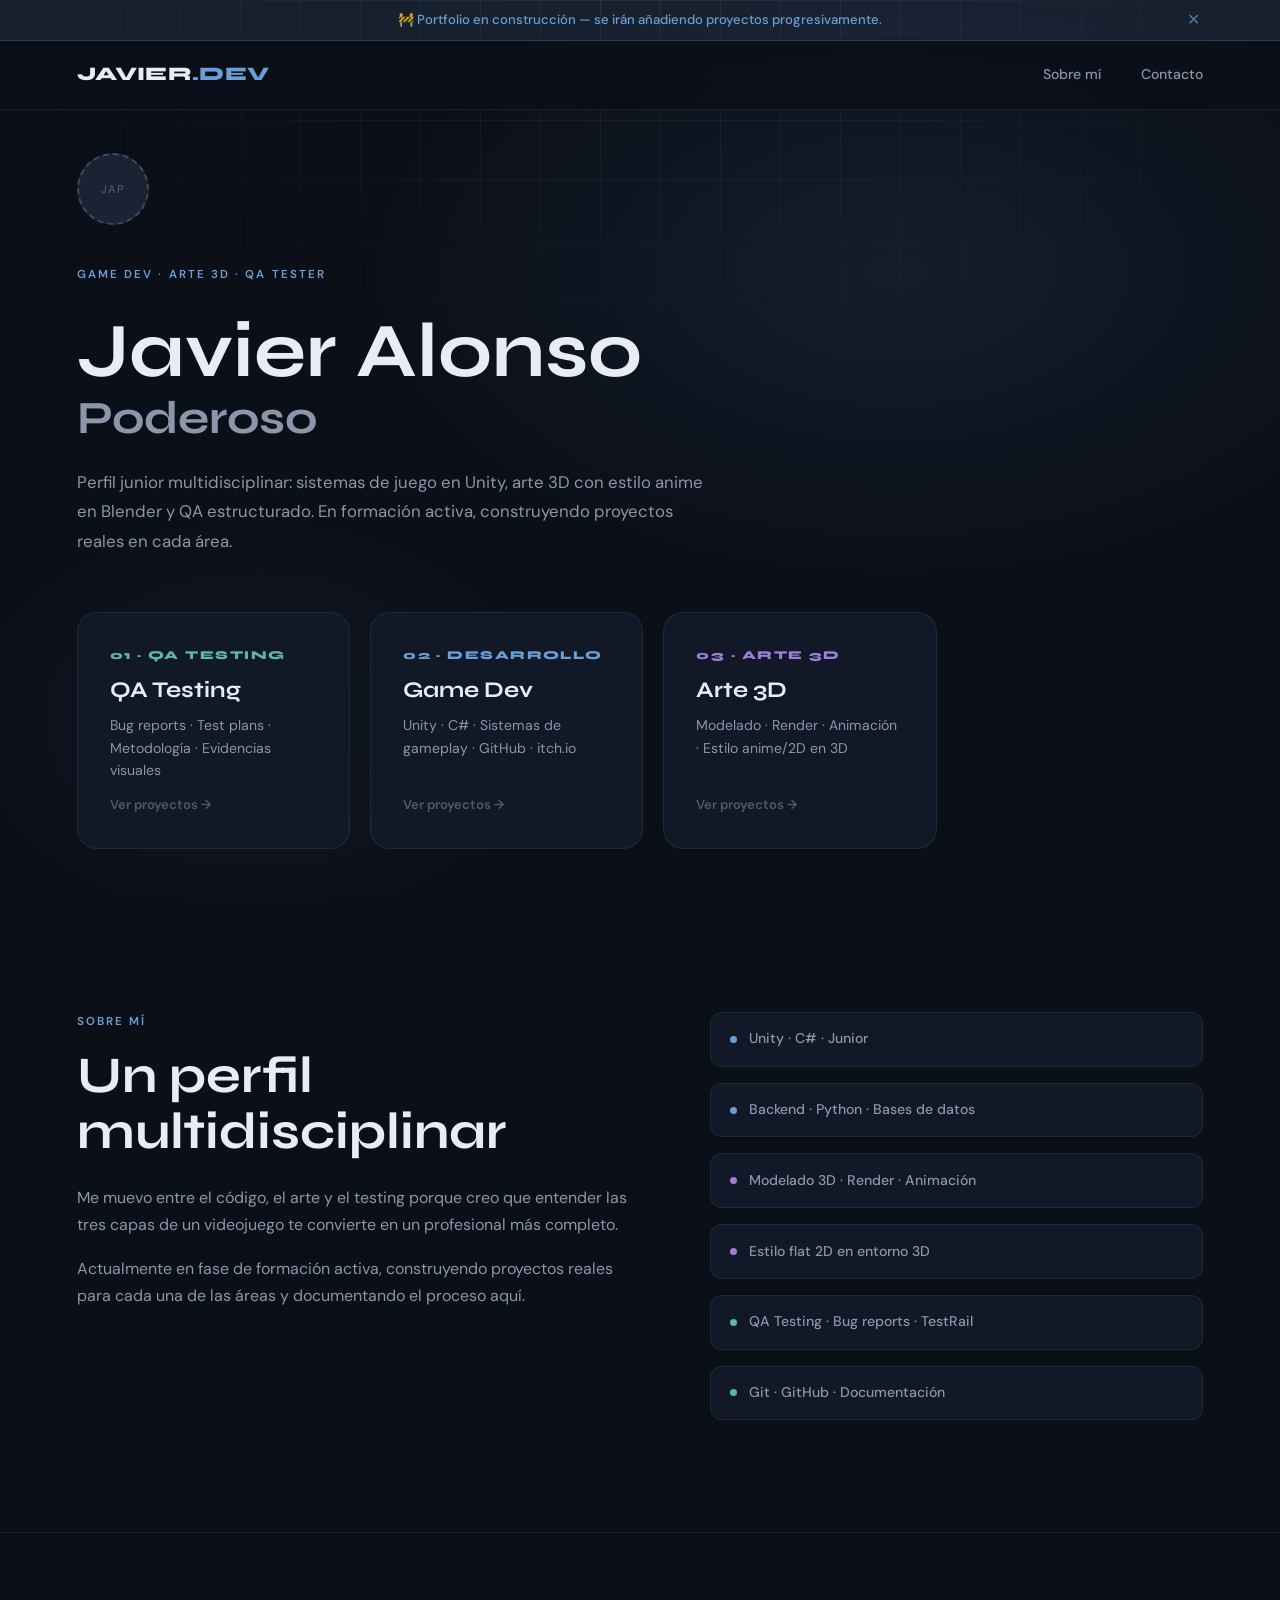
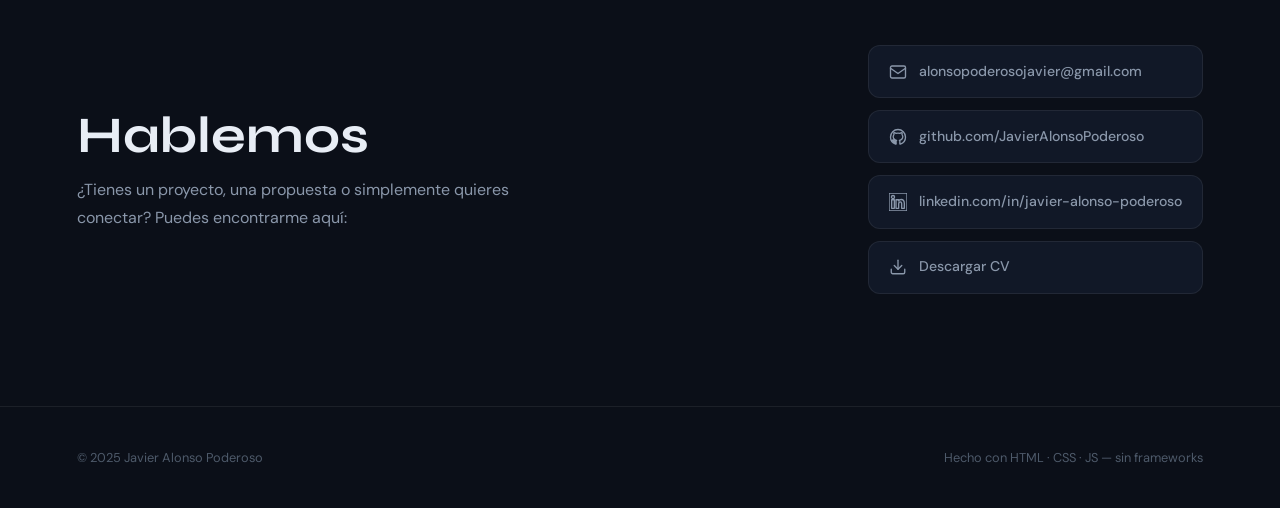
==== commit a2848833: "Commit" ====
--- a/index.html
+++ b/index.html
@@ -12,19 +12,13 @@
 </head>
 <body class="home-page">
 
-  <!-- ══════════════════════════════════════════════════════
-       BANNER DE ANUNCIO
-       Cambia el texto aquí para comunicados.
-       Para ocultarlo añade: style="display:none"
-       ══════════════════════════════════════════════════════ -->
+  <!-- BANNER DE ANUNCIO (para ocultarlo: style="display:none") -->
   <div class="site-banner" id="site-banner">
     <span>🚧 Portfolio en construcción — se irán añadiendo proyectos progresivamente.</span>
     <button class="site-banner-close" aria-label="Cerrar aviso">✕</button>
   </div>
 
-  <!-- ══════════════════════════════════════════════════════
-       NAVBAR
-       ══════════════════════════════════════════════════════ -->
+  <!-- NAVBAR -->
   <nav class="navbar">
     <span class="navbar-logo">JAVIER<span>.DEV</span></span>
 
@@ -34,9 +28,7 @@
     </ul>
   </nav>
 
-  <!-- ══════════════════════════════════════════════════════
-       HERO
-       ══════════════════════════════════════════════════════ -->
+  <!-- HERO -->
   <header class="hero page-offset">
 
     <div class="hero-content">
@@ -54,8 +46,8 @@
       </h1>
 
       <p class="hero-tagline">
-        Perfil junior multidisciplinar: sistemas de juego en Unity, 
-        arte 3D con estilo anime en Blender y QA estructurado. 
+        Perfil junior multidisciplinar: sistemas de juego en Unity,
+        arte 3D con estilo anime en Blender y QA estructurado.
         En formación activa, construyendo proyectos reales en cada área.
       </p>
 
@@ -88,115 +80,13 @@
   </header>
 
   <!--
-  ══════════════════════════════════════════════════════════
-  CARRUSEL DE PROYECTOS
-  Pega este bloque en index.html, justo ANTES de la sección
-  id="about" (después del cierre </header> del hero).
- 
-  Para añadir un slide: copia un .carousel-slide completo
-  y actualiza data-section, el tipo, título y subtítulo.
-  data-section: "qa" | "dev" | "art"
- 
-  Para añadir imagen real:
-    Sustituye el div .carousel-slide-thumb por:
-    <div class="carousel-slide-thumb">
-      <img src="assets/images/tu-imagen.jpg" alt="Descripción">
-    </div>
-  ══════════════════════════════════════════════════════════
--->
- 
-<section class="carousel-section">
- 
-  <div class="carousel-section-header">
-    <div>
-      <p class="label">PROYECTOS</p>
-      <h2>Últimos trabajos</h2>
-    </div>
-    <div class="carousel-controls">
-      <button class="carousel-btn" id="carousel-prev" aria-label="Anterior">
-        <svg viewBox="0 0 24 24"><polyline points="15 18 9 12 15 6"/></svg>
-      </button>
-      <button class="carousel-btn" id="carousel-next" aria-label="Siguiente">
-        <svg viewBox="0 0 24 24"><polyline points="9 18 15 12 9 6"/></svg>
-      </button>
-    </div>
-  </div>
- 
-  <div class="carousel-track-wrapper">
-    <div class="carousel-track" id="carousel-track">
- 
-      <!-- ── QA: Bug Report ─────────────────────────────── -->
-      <a href="qa.html" class="carousel-slide" data-section="qa">
-        <div class="carousel-slide-thumb">
-          <!-- <img src="assets/images/qa-001.png" alt="Platform Collision Bug"> -->
-          CAPTURA / GIF
-        </div>
-        <div class="carousel-slide-info">
-          <span class="carousel-slide-type">QA · Bug Report</span>
-          <span class="carousel-slide-title">Platform Collision Issue</span>
-          <span class="carousel-slide-sub">Unity 2023 · Severity: High</span>
-        </div>
-      </a>
- 
-      <!-- ── QA: Test Plan ──────────────────────────────── -->
-      <a href="qa.html" class="carousel-slide" data-section="qa">
-        <div class="carousel-slide-thumb">
-          CAPTURA / GIF
-        </div>
-        <div class="carousel-slide-info">
-          <span class="carousel-slide-type">QA · Test Plan</span>
-          <span class="carousel-slide-title">Movement Testing Suite</span>
-          <span class="carousel-slide-sub">TestRail · Gameplay QA</span>
-        </div>
-      </a>
- 
-      <!-- ── DEV: Platformer ────────────────────────────── -->
-      <a href="dev.html" class="carousel-slide" data-section="dev">
-        <div class="carousel-slide-thumb">
-          CAPTURA / GIF
-        </div>
-        <div class="carousel-slide-info">
-          <span class="carousel-slide-type">Dev · Unity</span>
-          <span class="carousel-slide-title">2D Platformer Prototype</span>
-          <span class="carousel-slide-sub">C# · Physics2D · Raycast</span>
-        </div>
-      </a>
- 
-      <!-- ── ART: Personaje ─────────────────────────────── -->
-      <a href="art3d.html" class="carousel-slide" data-section="art">
-        <div class="carousel-slide-thumb">
-          RENDER · IMAGEN
-        </div>
-        <div class="carousel-slide-info">
-          <span class="carousel-slide-type">Arte 3D · Modelado</span>
-          <span class="carousel-slide-title">Personaje estilo flat 2D</span>
-          <span class="carousel-slide-sub">Blender · Cel-shading</span>
-        </div>
-      </a>
- 
-      <!-- ── ART: Walk Cycle ────────────────────────────── -->
-      <a href="art3d.html" class="carousel-slide" data-section="art">
-        <div class="carousel-slide-thumb">
-          GIF · ANIMACIÓN
-        </div>
-        <div class="carousel-slide-info">
-          <span class="carousel-slide-type">Arte 3D · Animación</span>
-          <span class="carousel-slide-title">Walk Cycle</span>
-          <span class="carousel-slide-sub">Blender · 24fps · Loop</span>
-        </div>
-      </a>
- 
-    </div>
-  </div>
- 
-  <!-- Indicadores de puntos -->
-  <div class="carousel-dots" id="carousel-dots"></div>
- 
-</section>
+    CARRUSEL ELIMINADO (todos sus slides eran proyectos de ejemplo).
+    Cuando tengas proyectos reales, vuelve a añadir aquí la
+    <section class="carousel-section"> con sus .carousel-slide.
+    El CSS del carrusel sigue en main.css, no hace falta tocarlo.
+  -->
 
-  <!-- ══════════════════════════════════════════════════════
-       SOBRE MÍ
-       ══════════════════════════════════════════════════════ -->
+  <!-- SOBRE MÍ -->
   <section id="about" class="about-section">
 
     <div class="about-text">
@@ -214,7 +104,6 @@
 
     <div class="about-skills">
       <!-- Añade o quita pills según tus skills reales -->
-
       <div class="skill-pill">
         <span class="skill-pill-dot" style="background:var(--dev-accent)"></span>
         Unity · C# · Junior
@@ -239,14 +128,11 @@
         <span class="skill-pill-dot" style="background:var(--qa-accent)"></span>
         Git · GitHub · Documentación
       </div>
-
     </div>
 
   </section>
 
-  <!-- ══════════════════════════════════════════════════════
-       CONTACTO
-       ══════════════════════════════════════════════════════ -->
+  <!-- CONTACTO -->
   <section id="contact" class="contact-section">
 
     <div class="contact-text">
@@ -259,26 +145,23 @@
 
     <div class="contact-links">
 
-      <!-- EMAIL — sustituye el placeholder cuando tengas correo -->
       <a class="contact-link" href="mailto:alonsopoderosojavier@gmail.com">
         <svg viewBox="0 0 24 24"><rect x="2" y="4" width="20" height="16" rx="2"/><path d="m2 7 10 7 10-7"/></svg>
-        alonsopoderosojavier@gmail.com</span>
+        <span>alonsopoderosojavier@gmail.com</span>
       </a>
 
-      <!-- GITHUB — sustituye "#" por tu URL -->
       <a class="contact-link" href="https://github.com/JavierAlonsoPoderoso" target="_blank" rel="noopener">
         <svg viewBox="0 0 24 24" fill="currentColor" stroke="none"><path d="M12 2C6.477 2 2 6.484 2 12.017c0 4.425 2.865 8.18 6.839 9.504.5.092.682-.217.682-.483 0-.237-.008-.868-.013-1.703-2.782.605-3.369-1.343-3.369-1.343-.454-1.158-1.11-1.466-1.11-1.466-.908-.62.069-.608.069-.608 1.003.07 1.531 1.032 1.531 1.032.892 1.53 2.341 1.088 2.91.832.092-.647.35-1.088.636-1.338-2.22-.253-4.555-1.113-4.555-4.951 0-1.093.39-1.988 1.029-2.688-.103-.253-.446-1.272.098-2.65 0 0 .84-.27 2.75 1.026A9.564 9.564 0 0112 6.844a9.59 9.59 0 012.504.337c1.909-1.296 2.747-1.027 2.747-1.027.546 1.379.202 2.398.1 2.651.64.7 1.028 1.595 1.028 2.688 0 3.848-2.339 4.695-4.566 4.943.359.309.678.92.678 1.855 0 1.338-.012 2.419-.012 2.747 0 .268.18.58.688.482A10.019 10.019 0 0022 12.017C22 6.484 17.522 2 12 2z"/></svg>
-        github.com/JavierAlonsoPoderoso</span>
+        <span>github.com/JavierAlonsoPoderoso</span>
       </a>
 
-      <!-- LINKEDIN — sustituye "#" por tu URL -->
       <a class="contact-link" href="https://www.linkedin.com/in/javier-alonso-poderoso/" target="_blank" rel="noopener">
         <svg viewBox="0 0 24 24" fill="currentColor" stroke="none"><path d="M20.447 20.452h-3.554v-5.569c0-1.328-.027-3.037-1.852-3.037-1.853 0-2.136 1.445-2.136 2.939v5.667H9.351V9h3.414v1.561h.046c.477-.9 1.637-1.85 3.37-1.85 3.601 0 4.267 2.37 4.267 5.455v6.286zM5.337 7.433a2.062 2.062 0 01-2.063-2.065 2.064 2.064 0 112.063 2.065zm1.782 13.019H3.555V9h3.564v11.452zM22.225 0H1.771C.792 0 0 .774 0 1.729v20.542C0 23.227.792 24 1.771 24h20.451C23.2 24 24 23.227 24 22.271V1.729C24 .774 23.2 0 22.222 0h.003z"/></svg>
-        linkedin.com/in/javier-alonso-poderoso</span>
+        <span>linkedin.com/in/javier-alonso-poderoso</span>
       </a>
 
       <a class="contact-link" href="assets/cv-javier-alonso.pdf" download>
-        <svg viewBox="0 0 24 24" fill="none" stroke="currentColor" 
+        <svg viewBox="0 0 24 24" fill="none" stroke="currentColor"
             stroke-width="2" stroke-linecap="round" stroke-linejoin="round">
           <path d="M21 15v4a2 2 0 01-2 2H5a2 2 0 01-2-2v-4"/>
           <polyline points="7 10 12 15 17 10"/>
@@ -290,9 +173,7 @@
 
   </section>
 
-  <!-- ══════════════════════════════════════════════════════
-       FOOTER
-       ══════════════════════════════════════════════════════ -->
+  <!-- FOOTER -->
   <footer class="site-footer">
     <span>© 2025 Javier Alonso Poderoso</span>
     <span>Hecho con HTML · CSS · JS — sin frameworks</span>
@@ -300,57 +181,5 @@
 
   <script src="js/main.js"></script>
 
-  <!--
-  ══════════════════════════════════════════════════════════
-  JS DEL CARRUSEL
-  Pega este bloque justo ANTES del </body> de index.html,
-  después del <script src="js/main.js"></script> existente.
-  ══════════════════════════════════════════════════════════
--->
-<script>
-(function() {
-  const track   = document.getElementById('carousel-track');
-  const btnPrev = document.getElementById('carousel-prev');
-  const btnNext = document.getElementById('carousel-next');
-  const dotsEl  = document.getElementById('carousel-dots');
- 
-  if (!track) return;
- 
-  const slides     = Array.from(track.querySelectorAll('.carousel-slide'));
-  const slideWidth = () => slides[0].offsetWidth + 20; // 20 = gap
- 
-  // ── Generar puntos ──────────────────────────────────────
-  slides.forEach((_, i) => {
-    const dot = document.createElement('button');
-    dot.className = 'carousel-dot' + (i === 0 ? ' active' : '');
-    dot.setAttribute('aria-label', `Ir al slide ${i + 1}`);
-    dot.addEventListener('click', () => scrollToSlide(i));
-    dotsEl.appendChild(dot);
-  });
- 
-  function updateDots() {
-    const dots    = dotsEl.querySelectorAll('.carousel-dot');
-    const index   = Math.round(track.scrollLeft / slideWidth());
-    dots.forEach((d, i) => d.classList.toggle('active', i === index));
-  }
- 
-  function scrollToSlide(index) {
-    track.scrollTo({ left: index * slideWidth(), behavior: 'smooth' });
-  }
- 
-  // ── Flechas ─────────────────────────────────────────────
-  btnPrev.addEventListener('click', () => {
-    track.scrollBy({ left: -slideWidth(), behavior: 'smooth' });
-  });
- 
-  btnNext.addEventListener('click', () => {
-    track.scrollBy({ left: slideWidth(), behavior: 'smooth' });
-  });
- 
-  // ── Actualizar dots al hacer scroll ─────────────────────
-  track.addEventListener('scroll', updateDots, { passive: true });
-})();
-</script>
-
 </body>
-</html>+</html>
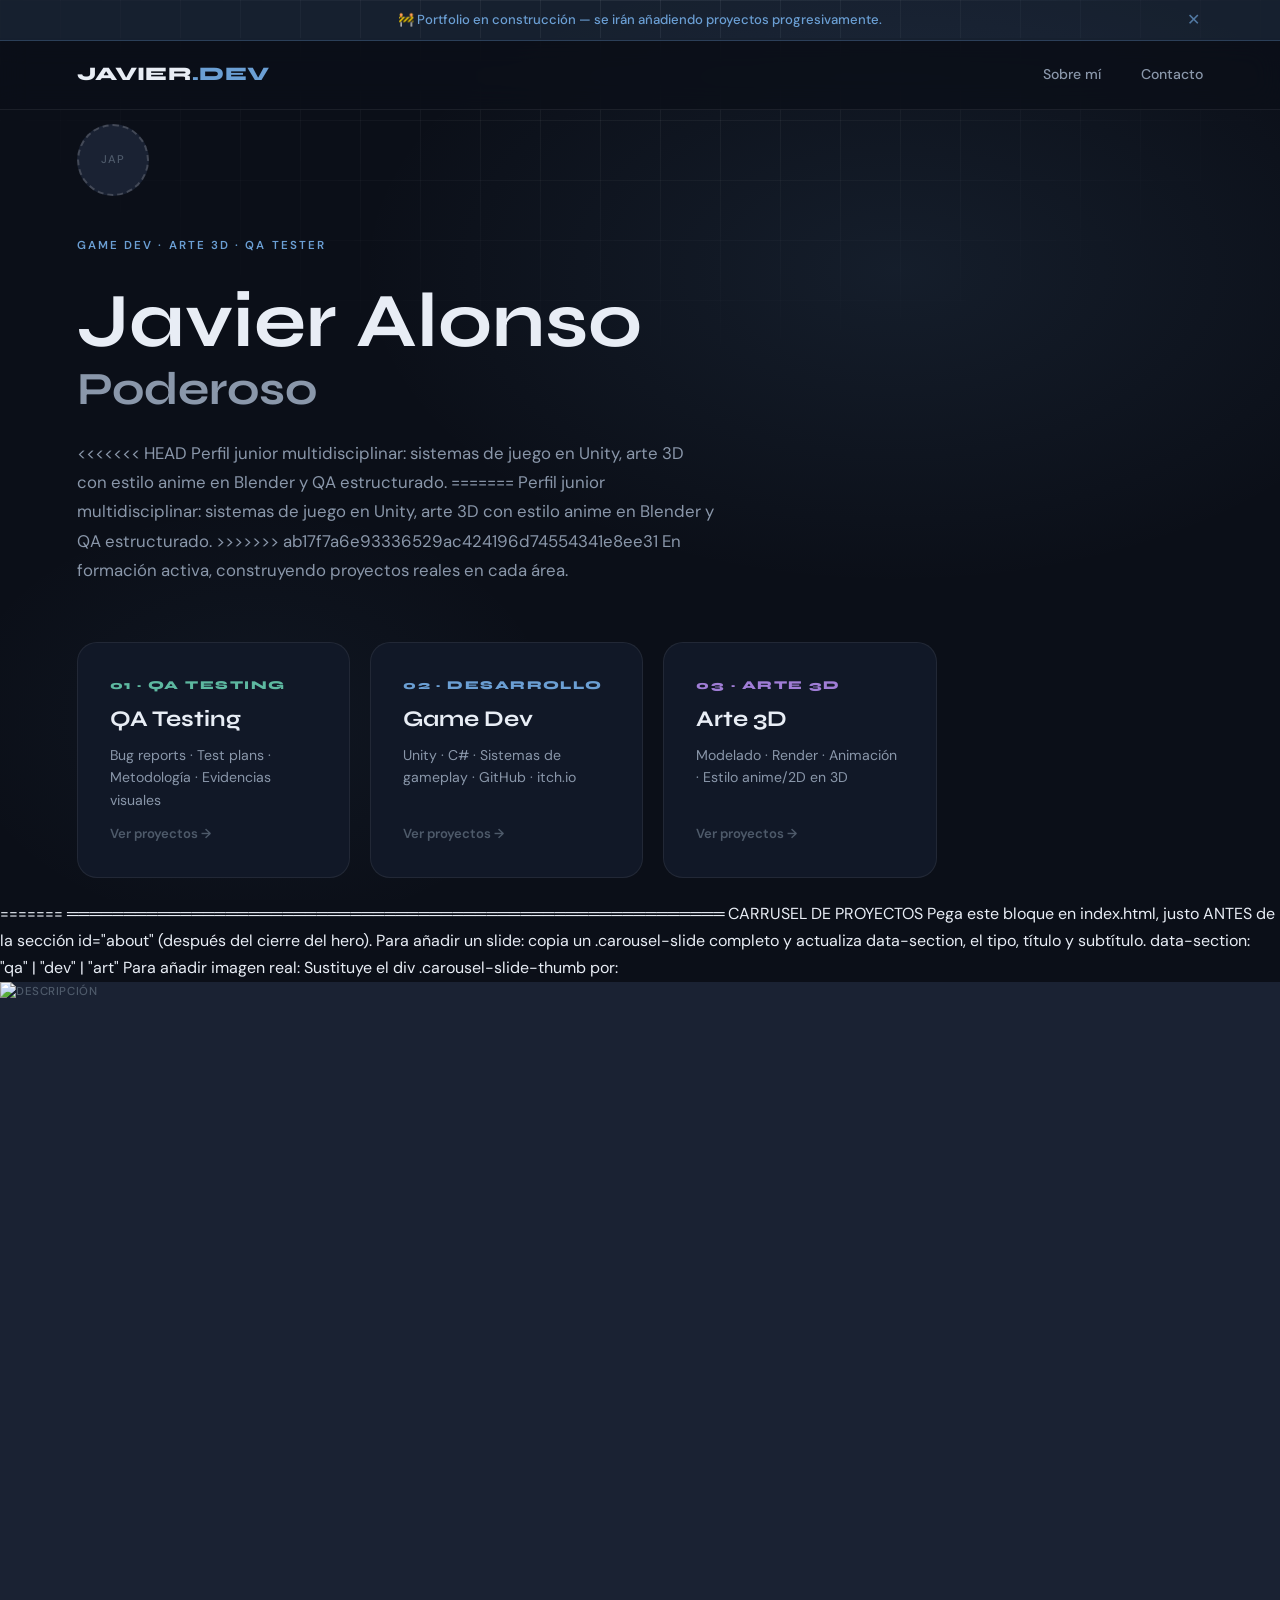
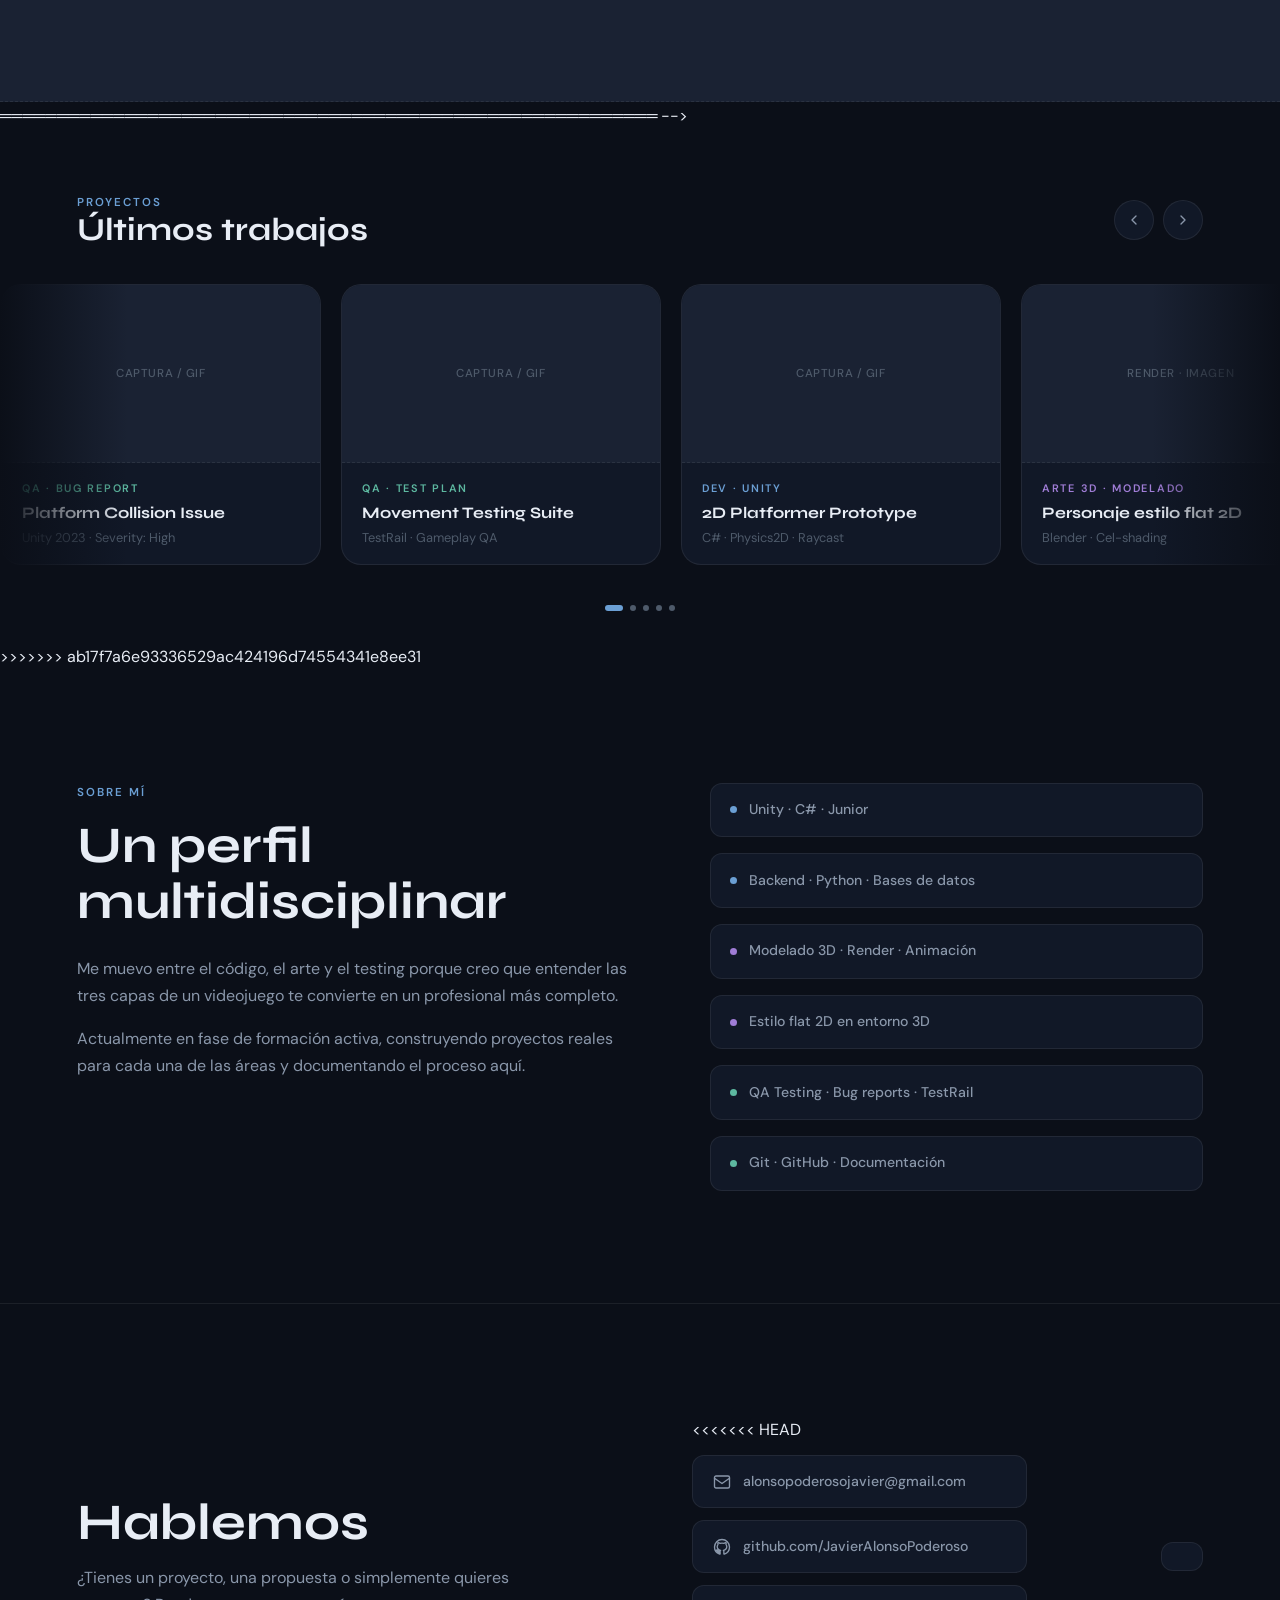
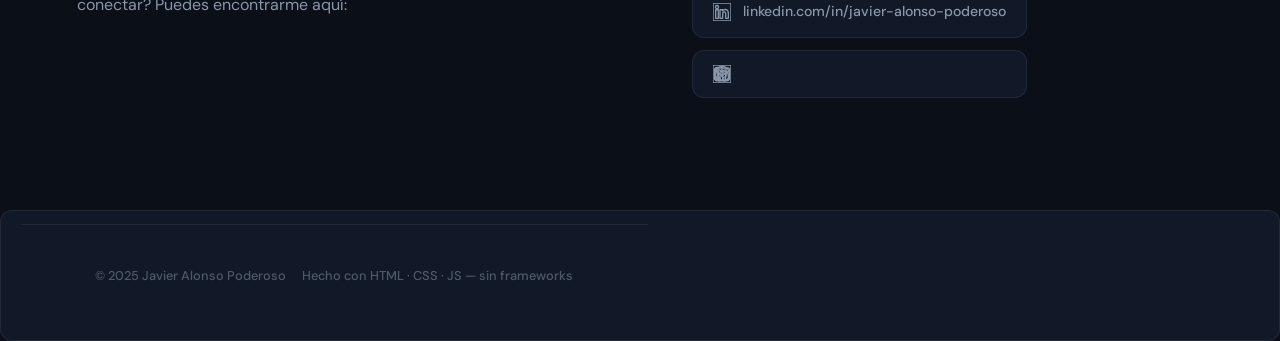
==== commit 5b8a95cf: "Commit" ====
--- a/index.html
+++ b/index.html
@@ -46,8 +46,13 @@
       </h1>
 
       <p class="hero-tagline">
+<<<<<<< HEAD
         Perfil junior multidisciplinar: sistemas de juego en Unity,
         arte 3D con estilo anime en Blender y QA estructurado.
+=======
+        Perfil junior multidisciplinar: sistemas de juego en Unity, 
+        arte 3D con estilo anime en Blender y QA estructurado. 
+>>>>>>> ab17f7a6e93336529ac424196d74554341e8ee31
         En formación activa, construyendo proyectos reales en cada área.
       </p>
 
@@ -80,6 +85,7 @@
   </header>
 
   <!--
+<<<<<<< HEAD
     CARRUSEL ELIMINADO (todos sus slides eran proyectos de ejemplo).
     Cuando tengas proyectos reales, vuelve a añadir aquí la
     <section class="carousel-section"> con sus .carousel-slide.
@@ -87,6 +93,117 @@
   -->
 
   <!-- SOBRE MÍ -->
+=======
+  ══════════════════════════════════════════════════════════
+  CARRUSEL DE PROYECTOS
+  Pega este bloque en index.html, justo ANTES de la sección
+  id="about" (después del cierre </header> del hero).
+ 
+  Para añadir un slide: copia un .carousel-slide completo
+  y actualiza data-section, el tipo, título y subtítulo.
+  data-section: "qa" | "dev" | "art"
+ 
+  Para añadir imagen real:
+    Sustituye el div .carousel-slide-thumb por:
+    <div class="carousel-slide-thumb">
+      <img src="assets/images/tu-imagen.jpg" alt="Descripción">
+    </div>
+  ══════════════════════════════════════════════════════════
+-->
+ 
+<section class="carousel-section">
+ 
+  <div class="carousel-section-header">
+    <div>
+      <p class="label">PROYECTOS</p>
+      <h2>Últimos trabajos</h2>
+    </div>
+    <div class="carousel-controls">
+      <button class="carousel-btn" id="carousel-prev" aria-label="Anterior">
+        <svg viewBox="0 0 24 24"><polyline points="15 18 9 12 15 6"/></svg>
+      </button>
+      <button class="carousel-btn" id="carousel-next" aria-label="Siguiente">
+        <svg viewBox="0 0 24 24"><polyline points="9 18 15 12 9 6"/></svg>
+      </button>
+    </div>
+  </div>
+ 
+  <div class="carousel-track-wrapper">
+    <div class="carousel-track" id="carousel-track">
+ 
+      <!-- ── QA: Bug Report ─────────────────────────────── -->
+      <a href="qa.html" class="carousel-slide" data-section="qa">
+        <div class="carousel-slide-thumb">
+          <!-- <img src="assets/images/qa-001.png" alt="Platform Collision Bug"> -->
+          CAPTURA / GIF
+        </div>
+        <div class="carousel-slide-info">
+          <span class="carousel-slide-type">QA · Bug Report</span>
+          <span class="carousel-slide-title">Platform Collision Issue</span>
+          <span class="carousel-slide-sub">Unity 2023 · Severity: High</span>
+        </div>
+      </a>
+ 
+      <!-- ── QA: Test Plan ──────────────────────────────── -->
+      <a href="qa.html" class="carousel-slide" data-section="qa">
+        <div class="carousel-slide-thumb">
+          CAPTURA / GIF
+        </div>
+        <div class="carousel-slide-info">
+          <span class="carousel-slide-type">QA · Test Plan</span>
+          <span class="carousel-slide-title">Movement Testing Suite</span>
+          <span class="carousel-slide-sub">TestRail · Gameplay QA</span>
+        </div>
+      </a>
+ 
+      <!-- ── DEV: Platformer ────────────────────────────── -->
+      <a href="dev.html" class="carousel-slide" data-section="dev">
+        <div class="carousel-slide-thumb">
+          CAPTURA / GIF
+        </div>
+        <div class="carousel-slide-info">
+          <span class="carousel-slide-type">Dev · Unity</span>
+          <span class="carousel-slide-title">2D Platformer Prototype</span>
+          <span class="carousel-slide-sub">C# · Physics2D · Raycast</span>
+        </div>
+      </a>
+ 
+      <!-- ── ART: Personaje ─────────────────────────────── -->
+      <a href="art3d.html" class="carousel-slide" data-section="art">
+        <div class="carousel-slide-thumb">
+          RENDER · IMAGEN
+        </div>
+        <div class="carousel-slide-info">
+          <span class="carousel-slide-type">Arte 3D · Modelado</span>
+          <span class="carousel-slide-title">Personaje estilo flat 2D</span>
+          <span class="carousel-slide-sub">Blender · Cel-shading</span>
+        </div>
+      </a>
+ 
+      <!-- ── ART: Walk Cycle ────────────────────────────── -->
+      <a href="art3d.html" class="carousel-slide" data-section="art">
+        <div class="carousel-slide-thumb">
+          GIF · ANIMACIÓN
+        </div>
+        <div class="carousel-slide-info">
+          <span class="carousel-slide-type">Arte 3D · Animación</span>
+          <span class="carousel-slide-title">Walk Cycle</span>
+          <span class="carousel-slide-sub">Blender · 24fps · Loop</span>
+        </div>
+      </a>
+ 
+    </div>
+  </div>
+ 
+  <!-- Indicadores de puntos -->
+  <div class="carousel-dots" id="carousel-dots"></div>
+ 
+</section>
+
+  <!-- ══════════════════════════════════════════════════════
+       SOBRE MÍ
+       ══════════════════════════════════════════════════════ -->
+>>>>>>> ab17f7a6e93336529ac424196d74554341e8ee31
   <section id="about" class="about-section">
 
     <div class="about-text">
@@ -145,6 +262,7 @@
 
     <div class="contact-links">
 
+<<<<<<< HEAD
       <a class="contact-link" href="mailto:alonsopoderosojavier@gmail.com">
         <svg viewBox="0 0 24 24"><rect x="2" y="4" width="20" height="16" rx="2"/><path d="m2 7 10 7 10-7"/></svg>
         <span>alonsopoderosojavier@gmail.com</span>
@@ -162,6 +280,28 @@
 
       <a class="contact-link" href="assets/cv-javier-alonso.pdf" download>
         <svg viewBox="0 0 24 24" fill="none" stroke="currentColor"
+=======
+      <!-- EMAIL — sustituye el placeholder cuando tengas correo -->
+      <a class="contact-link" href="mailto:alonsopoderosojavier@gmail.com">
+        <svg viewBox="0 0 24 24"><rect x="2" y="4" width="20" height="16" rx="2"/><path d="m2 7 10 7 10-7"/></svg>
+        alonsopoderosojavier@gmail.com</span>
+      </a>
+
+      <!-- GITHUB — sustituye "#" por tu URL -->
+      <a class="contact-link" href="https://github.com/JavierAlonsoPoderoso" target="_blank" rel="noopener">
+        <svg viewBox="0 0 24 24" fill="currentColor" stroke="none"><path d="M12 2C6.477 2 2 6.484 2 12.017c0 4.425 2.865 8.18 6.839 9.504.5.092.682-.217.682-.483 0-.237-.008-.868-.013-1.703-2.782.605-3.369-1.343-3.369-1.343-.454-1.158-1.11-1.466-1.11-1.466-.908-.62.069-.608.069-.608 1.003.07 1.531 1.032 1.531 1.032.892 1.53 2.341 1.088 2.91.832.092-.647.35-1.088.636-1.338-2.22-.253-4.555-1.113-4.555-4.951 0-1.093.39-1.988 1.029-2.688-.103-.253-.446-1.272.098-2.65 0 0 .84-.27 2.75 1.026A9.564 9.564 0 0112 6.844a9.59 9.59 0 012.504.337c1.909-1.296 2.747-1.027 2.747-1.027.546 1.379.202 2.398.1 2.651.64.7 1.028 1.595 1.028 2.688 0 3.848-2.339 4.695-4.566 4.943.359.309.678.92.678 1.855 0 1.338-.012 2.419-.012 2.747 0 .268.18.58.688.482A10.019 10.019 0 0022 12.017C22 6.484 17.522 2 12 2z"/></svg>
+        github.com/JavierAlonsoPoderoso</span>
+      </a>
+
+      <!-- LINKEDIN — sustituye "#" por tu URL -->
+      <a class="contact-link" href="https://www.linkedin.com/in/javier-alonso-poderoso/" target="_blank" rel="noopener">
+        <svg viewBox="0 0 24 24" fill="currentColor" stroke="none"><path d="M20.447 20.452h-3.554v-5.569c0-1.328-.027-3.037-1.852-3.037-1.853 0-2.136 1.445-2.136 2.939v5.667H9.351V9h3.414v1.561h.046c.477-.9 1.637-1.85 3.37-1.85 3.601 0 4.267 2.37 4.267 5.455v6.286zM5.337 7.433a2.062 2.062 0 01-2.063-2.065 2.064 2.064 0 112.063 2.065zm1.782 13.019H3.555V9h3.564v11.452zM22.225 0H1.771C.792 0 0 .774 0 1.729v20.542C0 23.227.792 24 1.771 24h20.451C23.2 24 24 23.227 24 22.271V1.729C24 .774 23.2 0 22.222 0h.003z"/></svg>
+        linkedin.com/in/javier-alonso-poderoso</span>
+      </a>
+
+      <a class="contact-link" href="assets/cv-javier-alonso.pdf" download>
+        <svg viewBox="0 0 24 24" fill="none" stroke="currentColor" 
+>>>>>>> ab17f7a6e93336529ac424196d74554341e8ee31
             stroke-width="2" stroke-linecap="round" stroke-linejoin="round">
           <path d="M21 15v4a2 2 0 01-2 2H5a2 2 0 01-2-2v-4"/>
           <polyline points="7 10 12 15 17 10"/>
@@ -181,5 +321,57 @@
 
   <script src="js/main.js"></script>
 
+  <!--
+  ══════════════════════════════════════════════════════════
+  JS DEL CARRUSEL
+  Pega este bloque justo ANTES del </body> de index.html,
+  después del <script src="js/main.js"></script> existente.
+  ══════════════════════════════════════════════════════════
+-->
+<script>
+(function() {
+  const track   = document.getElementById('carousel-track');
+  const btnPrev = document.getElementById('carousel-prev');
+  const btnNext = document.getElementById('carousel-next');
+  const dotsEl  = document.getElementById('carousel-dots');
+ 
+  if (!track) return;
+ 
+  const slides     = Array.from(track.querySelectorAll('.carousel-slide'));
+  const slideWidth = () => slides[0].offsetWidth + 20; // 20 = gap
+ 
+  // ── Generar puntos ──────────────────────────────────────
+  slides.forEach((_, i) => {
+    const dot = document.createElement('button');
+    dot.className = 'carousel-dot' + (i === 0 ? ' active' : '');
+    dot.setAttribute('aria-label', `Ir al slide ${i + 1}`);
+    dot.addEventListener('click', () => scrollToSlide(i));
+    dotsEl.appendChild(dot);
+  });
+ 
+  function updateDots() {
+    const dots    = dotsEl.querySelectorAll('.carousel-dot');
+    const index   = Math.round(track.scrollLeft / slideWidth());
+    dots.forEach((d, i) => d.classList.toggle('active', i === index));
+  }
+ 
+  function scrollToSlide(index) {
+    track.scrollTo({ left: index * slideWidth(), behavior: 'smooth' });
+  }
+ 
+  // ── Flechas ─────────────────────────────────────────────
+  btnPrev.addEventListener('click', () => {
+    track.scrollBy({ left: -slideWidth(), behavior: 'smooth' });
+  });
+ 
+  btnNext.addEventListener('click', () => {
+    track.scrollBy({ left: slideWidth(), behavior: 'smooth' });
+  });
+ 
+  // ── Actualizar dots al hacer scroll ─────────────────────
+  track.addEventListener('scroll', updateDots, { passive: true });
+})();
+</script>
+
 </body>
 </html>
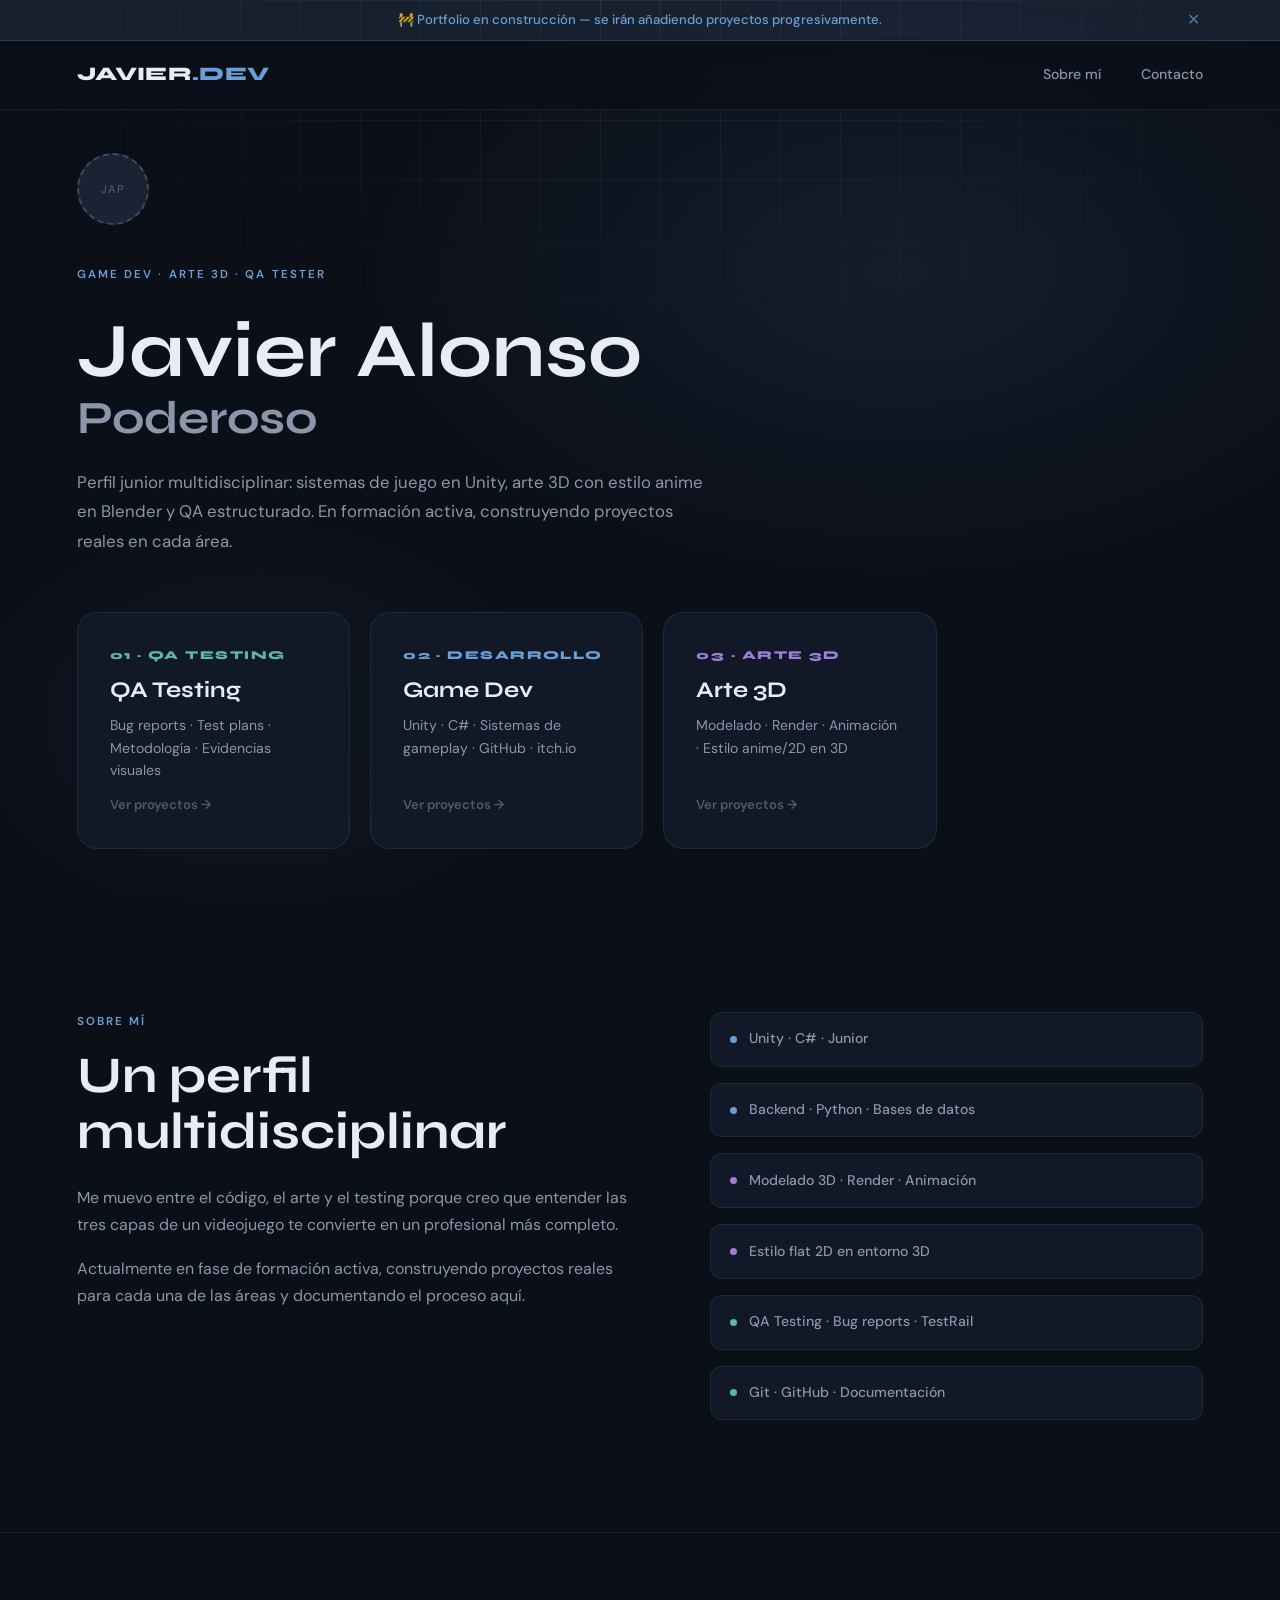
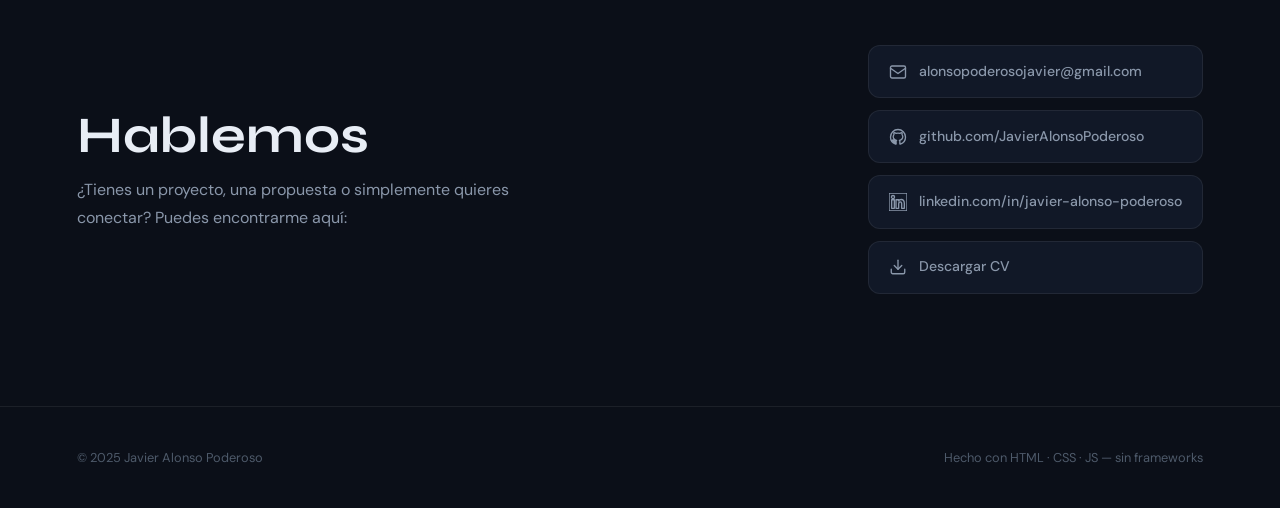
==== commit a2df016b: "merge" ====
--- a/index.html
+++ b/index.html
@@ -46,13 +46,8 @@
       </h1>
 
       <p class="hero-tagline">
-<<<<<<< HEAD
         Perfil junior multidisciplinar: sistemas de juego en Unity,
         arte 3D con estilo anime en Blender y QA estructurado.
-=======
-        Perfil junior multidisciplinar: sistemas de juego en Unity, 
-        arte 3D con estilo anime en Blender y QA estructurado. 
->>>>>>> ab17f7a6e93336529ac424196d74554341e8ee31
         En formación activa, construyendo proyectos reales en cada área.
       </p>
 
@@ -85,7 +80,6 @@
   </header>
 
   <!--
-<<<<<<< HEAD
     CARRUSEL ELIMINADO (todos sus slides eran proyectos de ejemplo).
     Cuando tengas proyectos reales, vuelve a añadir aquí la
     <section class="carousel-section"> con sus .carousel-slide.
@@ -93,117 +87,6 @@
   -->
 
   <!-- SOBRE MÍ -->
-=======
-  ══════════════════════════════════════════════════════════
-  CARRUSEL DE PROYECTOS
-  Pega este bloque en index.html, justo ANTES de la sección
-  id="about" (después del cierre </header> del hero).
- 
-  Para añadir un slide: copia un .carousel-slide completo
-  y actualiza data-section, el tipo, título y subtítulo.
-  data-section: "qa" | "dev" | "art"
- 
-  Para añadir imagen real:
-    Sustituye el div .carousel-slide-thumb por:
-    <div class="carousel-slide-thumb">
-      <img src="assets/images/tu-imagen.jpg" alt="Descripción">
-    </div>
-  ══════════════════════════════════════════════════════════
--->
- 
-<section class="carousel-section">
- 
-  <div class="carousel-section-header">
-    <div>
-      <p class="label">PROYECTOS</p>
-      <h2>Últimos trabajos</h2>
-    </div>
-    <div class="carousel-controls">
-      <button class="carousel-btn" id="carousel-prev" aria-label="Anterior">
-        <svg viewBox="0 0 24 24"><polyline points="15 18 9 12 15 6"/></svg>
-      </button>
-      <button class="carousel-btn" id="carousel-next" aria-label="Siguiente">
-        <svg viewBox="0 0 24 24"><polyline points="9 18 15 12 9 6"/></svg>
-      </button>
-    </div>
-  </div>
- 
-  <div class="carousel-track-wrapper">
-    <div class="carousel-track" id="carousel-track">
- 
-      <!-- ── QA: Bug Report ─────────────────────────────── -->
-      <a href="qa.html" class="carousel-slide" data-section="qa">
-        <div class="carousel-slide-thumb">
-          <!-- <img src="assets/images/qa-001.png" alt="Platform Collision Bug"> -->
-          CAPTURA / GIF
-        </div>
-        <div class="carousel-slide-info">
-          <span class="carousel-slide-type">QA · Bug Report</span>
-          <span class="carousel-slide-title">Platform Collision Issue</span>
-          <span class="carousel-slide-sub">Unity 2023 · Severity: High</span>
-        </div>
-      </a>
- 
-      <!-- ── QA: Test Plan ──────────────────────────────── -->
-      <a href="qa.html" class="carousel-slide" data-section="qa">
-        <div class="carousel-slide-thumb">
-          CAPTURA / GIF
-        </div>
-        <div class="carousel-slide-info">
-          <span class="carousel-slide-type">QA · Test Plan</span>
-          <span class="carousel-slide-title">Movement Testing Suite</span>
-          <span class="carousel-slide-sub">TestRail · Gameplay QA</span>
-        </div>
-      </a>
- 
-      <!-- ── DEV: Platformer ────────────────────────────── -->
-      <a href="dev.html" class="carousel-slide" data-section="dev">
-        <div class="carousel-slide-thumb">
-          CAPTURA / GIF
-        </div>
-        <div class="carousel-slide-info">
-          <span class="carousel-slide-type">Dev · Unity</span>
-          <span class="carousel-slide-title">2D Platformer Prototype</span>
-          <span class="carousel-slide-sub">C# · Physics2D · Raycast</span>
-        </div>
-      </a>
- 
-      <!-- ── ART: Personaje ─────────────────────────────── -->
-      <a href="art3d.html" class="carousel-slide" data-section="art">
-        <div class="carousel-slide-thumb">
-          RENDER · IMAGEN
-        </div>
-        <div class="carousel-slide-info">
-          <span class="carousel-slide-type">Arte 3D · Modelado</span>
-          <span class="carousel-slide-title">Personaje estilo flat 2D</span>
-          <span class="carousel-slide-sub">Blender · Cel-shading</span>
-        </div>
-      </a>
- 
-      <!-- ── ART: Walk Cycle ────────────────────────────── -->
-      <a href="art3d.html" class="carousel-slide" data-section="art">
-        <div class="carousel-slide-thumb">
-          GIF · ANIMACIÓN
-        </div>
-        <div class="carousel-slide-info">
-          <span class="carousel-slide-type">Arte 3D · Animación</span>
-          <span class="carousel-slide-title">Walk Cycle</span>
-          <span class="carousel-slide-sub">Blender · 24fps · Loop</span>
-        </div>
-      </a>
- 
-    </div>
-  </div>
- 
-  <!-- Indicadores de puntos -->
-  <div class="carousel-dots" id="carousel-dots"></div>
- 
-</section>
-
-  <!-- ══════════════════════════════════════════════════════
-       SOBRE MÍ
-       ══════════════════════════════════════════════════════ -->
->>>>>>> ab17f7a6e93336529ac424196d74554341e8ee31
   <section id="about" class="about-section">
 
     <div class="about-text">
@@ -262,7 +145,6 @@
 
     <div class="contact-links">
 
-<<<<<<< HEAD
       <a class="contact-link" href="mailto:alonsopoderosojavier@gmail.com">
         <svg viewBox="0 0 24 24"><rect x="2" y="4" width="20" height="16" rx="2"/><path d="m2 7 10 7 10-7"/></svg>
         <span>alonsopoderosojavier@gmail.com</span>
@@ -280,28 +162,6 @@
 
       <a class="contact-link" href="assets/cv-javier-alonso.pdf" download>
         <svg viewBox="0 0 24 24" fill="none" stroke="currentColor"
-=======
-      <!-- EMAIL — sustituye el placeholder cuando tengas correo -->
-      <a class="contact-link" href="mailto:alonsopoderosojavier@gmail.com">
-        <svg viewBox="0 0 24 24"><rect x="2" y="4" width="20" height="16" rx="2"/><path d="m2 7 10 7 10-7"/></svg>
-        alonsopoderosojavier@gmail.com</span>
-      </a>
-
-      <!-- GITHUB — sustituye "#" por tu URL -->
-      <a class="contact-link" href="https://github.com/JavierAlonsoPoderoso" target="_blank" rel="noopener">
-        <svg viewBox="0 0 24 24" fill="currentColor" stroke="none"><path d="M12 2C6.477 2 2 6.484 2 12.017c0 4.425 2.865 8.18 6.839 9.504.5.092.682-.217.682-.483 0-.237-.008-.868-.013-1.703-2.782.605-3.369-1.343-3.369-1.343-.454-1.158-1.11-1.466-1.11-1.466-.908-.62.069-.608.069-.608 1.003.07 1.531 1.032 1.531 1.032.892 1.53 2.341 1.088 2.91.832.092-.647.35-1.088.636-1.338-2.22-.253-4.555-1.113-4.555-4.951 0-1.093.39-1.988 1.029-2.688-.103-.253-.446-1.272.098-2.65 0 0 .84-.27 2.75 1.026A9.564 9.564 0 0112 6.844a9.59 9.59 0 012.504.337c1.909-1.296 2.747-1.027 2.747-1.027.546 1.379.202 2.398.1 2.651.64.7 1.028 1.595 1.028 2.688 0 3.848-2.339 4.695-4.566 4.943.359.309.678.92.678 1.855 0 1.338-.012 2.419-.012 2.747 0 .268.18.58.688.482A10.019 10.019 0 0022 12.017C22 6.484 17.522 2 12 2z"/></svg>
-        github.com/JavierAlonsoPoderoso</span>
-      </a>
-
-      <!-- LINKEDIN — sustituye "#" por tu URL -->
-      <a class="contact-link" href="https://www.linkedin.com/in/javier-alonso-poderoso/" target="_blank" rel="noopener">
-        <svg viewBox="0 0 24 24" fill="currentColor" stroke="none"><path d="M20.447 20.452h-3.554v-5.569c0-1.328-.027-3.037-1.852-3.037-1.853 0-2.136 1.445-2.136 2.939v5.667H9.351V9h3.414v1.561h.046c.477-.9 1.637-1.85 3.37-1.85 3.601 0 4.267 2.37 4.267 5.455v6.286zM5.337 7.433a2.062 2.062 0 01-2.063-2.065 2.064 2.064 0 112.063 2.065zm1.782 13.019H3.555V9h3.564v11.452zM22.225 0H1.771C.792 0 0 .774 0 1.729v20.542C0 23.227.792 24 1.771 24h20.451C23.2 24 24 23.227 24 22.271V1.729C24 .774 23.2 0 22.222 0h.003z"/></svg>
-        linkedin.com/in/javier-alonso-poderoso</span>
-      </a>
-
-      <a class="contact-link" href="assets/cv-javier-alonso.pdf" download>
-        <svg viewBox="0 0 24 24" fill="none" stroke="currentColor" 
->>>>>>> ab17f7a6e93336529ac424196d74554341e8ee31
             stroke-width="2" stroke-linecap="round" stroke-linejoin="round">
           <path d="M21 15v4a2 2 0 01-2 2H5a2 2 0 01-2-2v-4"/>
           <polyline points="7 10 12 15 17 10"/>
@@ -321,57 +181,5 @@
 
   <script src="js/main.js"></script>
 
-  <!--
-  ══════════════════════════════════════════════════════════
-  JS DEL CARRUSEL
-  Pega este bloque justo ANTES del </body> de index.html,
-  después del <script src="js/main.js"></script> existente.
-  ══════════════════════════════════════════════════════════
--->
-<script>
-(function() {
-  const track   = document.getElementById('carousel-track');
-  const btnPrev = document.getElementById('carousel-prev');
-  const btnNext = document.getElementById('carousel-next');
-  const dotsEl  = document.getElementById('carousel-dots');
- 
-  if (!track) return;
- 
-  const slides     = Array.from(track.querySelectorAll('.carousel-slide'));
-  const slideWidth = () => slides[0].offsetWidth + 20; // 20 = gap
- 
-  // ── Generar puntos ──────────────────────────────────────
-  slides.forEach((_, i) => {
-    const dot = document.createElement('button');
-    dot.className = 'carousel-dot' + (i === 0 ? ' active' : '');
-    dot.setAttribute('aria-label', `Ir al slide ${i + 1}`);
-    dot.addEventListener('click', () => scrollToSlide(i));
-    dotsEl.appendChild(dot);
-  });
- 
-  function updateDots() {
-    const dots    = dotsEl.querySelectorAll('.carousel-dot');
-    const index   = Math.round(track.scrollLeft / slideWidth());
-    dots.forEach((d, i) => d.classList.toggle('active', i === index));
-  }
- 
-  function scrollToSlide(index) {
-    track.scrollTo({ left: index * slideWidth(), behavior: 'smooth' });
-  }
- 
-  // ── Flechas ─────────────────────────────────────────────
-  btnPrev.addEventListener('click', () => {
-    track.scrollBy({ left: -slideWidth(), behavior: 'smooth' });
-  });
- 
-  btnNext.addEventListener('click', () => {
-    track.scrollBy({ left: slideWidth(), behavior: 'smooth' });
-  });
- 
-  // ── Actualizar dots al hacer scroll ─────────────────────
-  track.addEventListener('scroll', updateDots, { passive: true });
-})();
-</script>
-
 </body>
 </html>
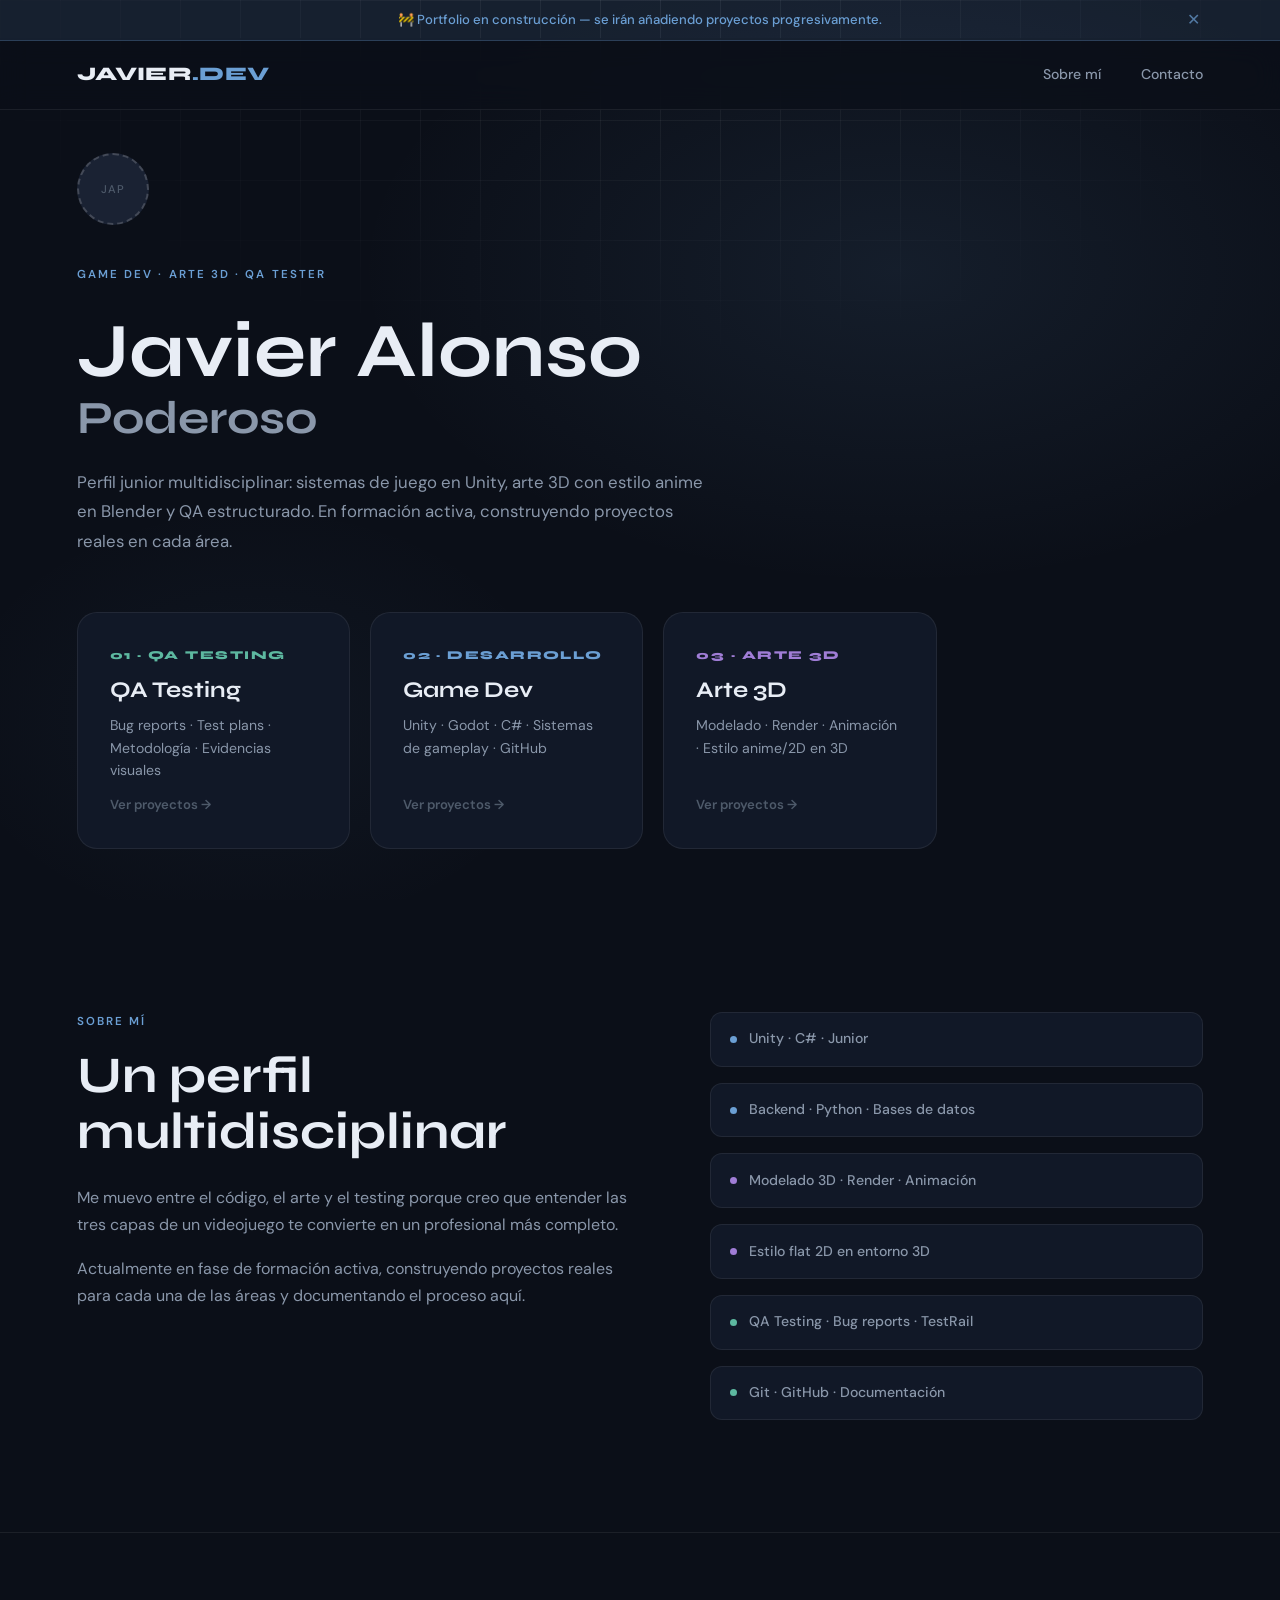
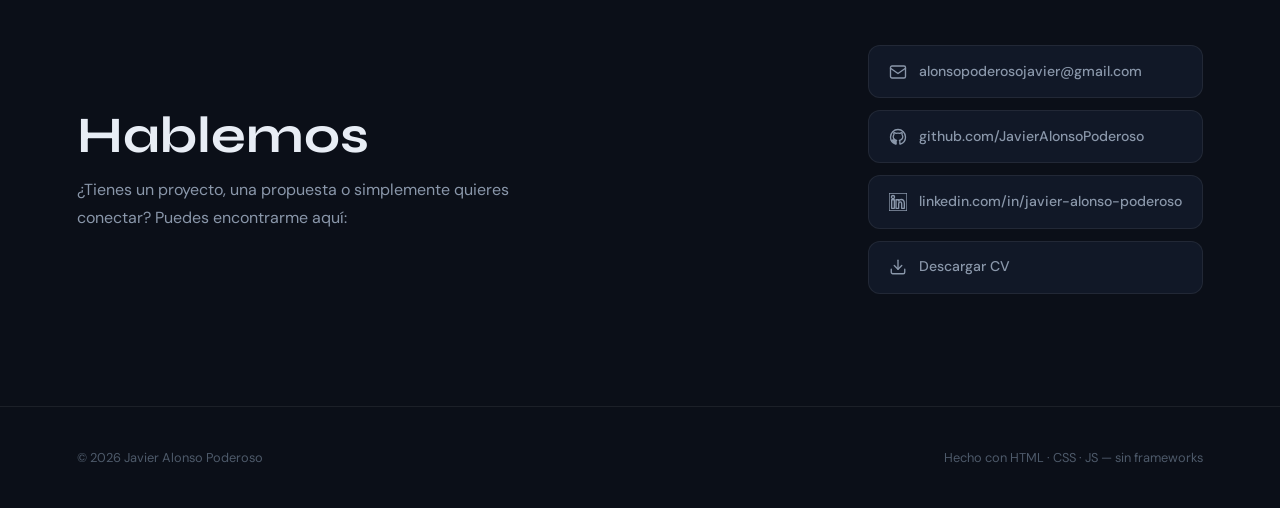
==== commit fb736a0f: "animacionIdle" ====
--- a/index.html
+++ b/index.html
@@ -64,7 +64,7 @@
         <a href="dev.html" class="mode-card dev">
           <span class="mode-card-number">02 · DESARROLLO</span>
           <h3>Game Dev</h3>
-          <p>Unity · C# · Sistemas de gameplay · GitHub · itch.io</p>
+          <p>Unity · Godot · C# · Sistemas de gameplay · GitHub</p>
           <span class="mode-card-arrow">Ver proyectos →</span>
         </a>
 
@@ -175,7 +175,7 @@
 
   <!-- FOOTER -->
   <footer class="site-footer">
-    <span>© 2025 Javier Alonso Poderoso</span>
+    <span>© 2026 Javier Alonso Poderoso</span>
     <span>Hecho con HTML · CSS · JS — sin frameworks</span>
   </footer>
 
